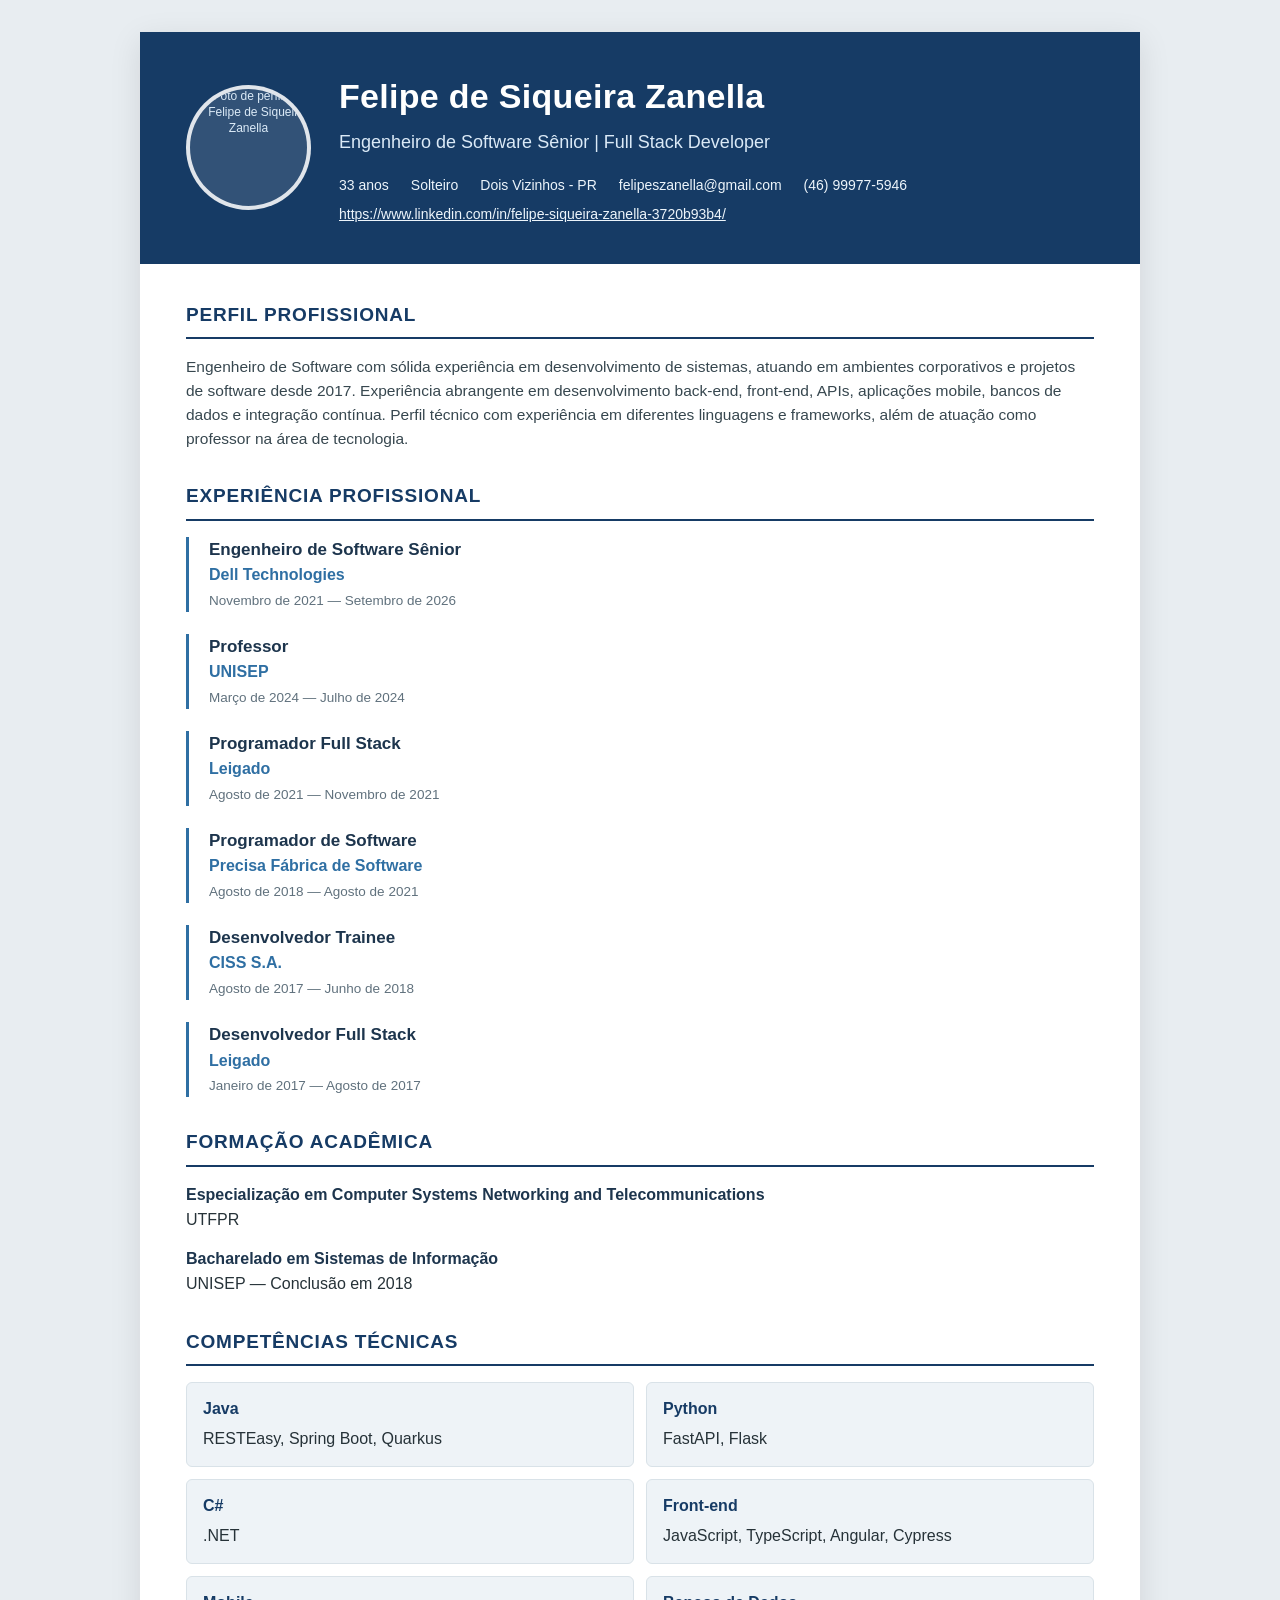
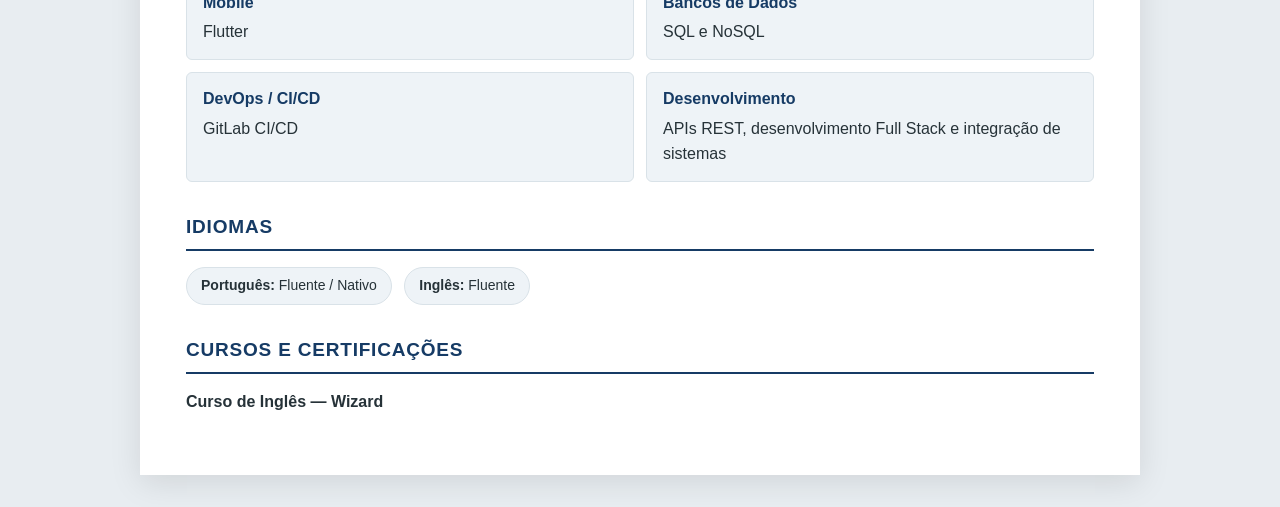
==== index.html @ eed2e934 "fist commit" ====
<!DOCTYPE html>
<html lang="pt-BR">
<head>
  <meta charset="UTF-8">
  <meta name="viewport" content="width=device-width, initial-scale=1.0">
  <title>Currículo - Felipe de Siqueira Zanella</title>
  <style>
    :root {
      --primary: #163b65;
      --secondary: #2f6fa3;
      --text: #263238;
      --muted: #60717d;
      --light: #eef3f7;
      --border: #d9e2e8;
    }

    * { box-sizing: border-box; }

    body {
      margin: 0;
      font-family: "Segoe UI", Arial, sans-serif;
      background: #e8edf1;
      color: var(--text);
      line-height: 1.55;
    }

    .page {
      width: min(1000px, 94%);
      margin: 32px auto;
      background: white;
      box-shadow: 0 8px 30px rgba(0,0,0,.10);
    }

    header {
      background: var(--primary);
      color: white;
      padding: 38px 46px;
      display: flex;
      align-items: center;
      gap: 28px;
    }

    .profile-photo {
      width: 125px;
      height: 125px;
      flex: 0 0 125px;
      border-radius: 50%;
      border: 4px solid rgba(255,255,255,.85);
      background: rgba(255,255,255,.12);
      display: flex;
      align-items: center;
      justify-content: center;
      text-align: center;
      color: #dbeaf7;
      font-size: 12px;
      line-height: 1.3;
      overflow: hidden;
    }

    .profile-photo img {
      width: 100%;
      height: 100%;
      object-fit: cover;
    }

    .header-info {
      flex: 1;
    }

    header h1 {
      margin: 0 0 6px;
      font-size: 34px;
      letter-spacing: .3px;
    }

    header .title {
      font-size: 18px;
      color: #dbeaf7;
      margin-bottom: 18px;
    }

    .contact {
      display: flex;
      flex-wrap: wrap;
      gap: 8px 22px;
      font-size: 14px;
      color: #edf5fb;
    }

    main {
      padding: 36px 46px 44px;
    }

    section {
      margin-bottom: 30px;
    }

    section:last-child { margin-bottom: 0; }

    h2 {
      margin: 0 0 16px;
      padding-bottom: 8px;
      border-bottom: 2px solid var(--primary);
      color: var(--primary);
      font-size: 19px;
      text-transform: uppercase;
      letter-spacing: .8px;
    }

    .summary {
      font-size: 15.5px;
      color: #37474f;
    }

    .job {
      position: relative;
      margin-bottom: 22px;
      padding-left: 20px;
      border-left: 3px solid var(--secondary);
    }

    .job:last-child { margin-bottom: 0; }

    .job h3 {
      margin: 0;
      color: #1d354d;
      font-size: 17px;
    }

    .company {
      font-weight: 600;
      color: var(--secondary);
    }

    .period {
      color: var(--muted);
      font-size: 13.5px;
      margin: 3px 0 7px;
    }

    .education-item {
      margin-bottom: 15px;
    }

    .education-item strong {
      color: #1d354d;
    }

    .skills {
      display: grid;
      grid-template-columns: repeat(2, 1fr);
      gap: 12px;
    }

    .skill-group {
      background: var(--light);
      border: 1px solid var(--border);
      padding: 14px 16px;
      border-radius: 6px;
    }

    .skill-group strong {
      display: block;
      color: var(--primary);
      margin-bottom: 5px;
    }

    .language {
      display: inline-block;
      background: var(--light);
      border: 1px solid var(--border);
      border-radius: 20px;
      padding: 7px 14px;
      margin-right: 8px;
      font-size: 14px;
    }

    @media print {
      body { background: white; }
      .page {
        width: 100%;
        margin: 0;
        box-shadow: none;
      }
      header { padding: 28px 38px; }
      main { padding: 28px 38px; }
      section { break-inside: avoid; }
    }

    @media (max-width: 650px) {
      header, main { padding: 28px 24px; }
      header { flex-direction: column; text-align: center; }
      .profile-photo { width: 110px; height: 110px; flex-basis: 110px; }
      header h1 { font-size: 28px; }
      .contact { justify-content: center; }
      .skills { grid-template-columns: 1fr; }
    }
  </style>
</head>

<body>
  <div class="page">
    <header>
      <div class="profile-photo">
        <img src="https://media.licdn.com/dms/image/v2/D4D03AQHPC7ELzRzuTg/profile-displayphoto-scale_400_400/B4DZygBnuWIgAg-/0/1772211308041?e=1790208000&v=beta&t=GDxpwC2KBntJuKW_yjUnY1Sm3RWtA2GSLG2VqZrW960" alt="Foto de perfil de Felipe de Siqueira Zanella">
      </div>

      <div class="header-info">
        <h1>Felipe de Siqueira Zanella</h1>
        <div class="title">Engenheiro de Software Sênior | Full Stack Developer</div>
        <div class="contact">
          <span>33 anos</span>
          <span>Solteiro</span>
          <span>Dois Vizinhos - PR</span>
          <span>felipeszanella@gmail.com</span>
          <span>(46) 99977-5946</span>
          <span>
            <a class="contact" href="https://www.linkedin.com/in/felipe-siqueira-zanella-3720b93b4/">
              https://www.linkedin.com/in/felipe-siqueira-zanella-3720b93b4/
            </a>
          </span>
        </div>
      </div>
    </header>

    <main>
      <section>
        <h2>Perfil Profissional</h2>
        <p class="summary">
          Engenheiro de Software com sólida experiência em desenvolvimento de sistemas,
          atuando em ambientes corporativos e projetos de software desde 2017.
          Experiência abrangente em desenvolvimento back-end, front-end, APIs,
          aplicações mobile, bancos de dados e integração contínua. Perfil técnico
          com experiência em diferentes linguagens e frameworks, além de atuação
          como professor na área de tecnologia.
        </p>
      </section>

      <section>
        <h2>Experiência Profissional</h2>

        <div class="job">
          <h3>Engenheiro de Software Sênior</h3>
          <div class="company">Dell Technologies</div>
          <div class="period">Novembro de 2021 — Setembro de 2026</div>
        </div>

        <div class="job">
          <h3>Professor</h3>
          <div class="company">UNISEP</div>
          <div class="period">Março de 2024 — Julho de 2024</div>
        </div>

        <div class="job">
          <h3>Programador Full Stack</h3>
          <div class="company">Leigado</div>
          <div class="period">Agosto de 2021 — Novembro de 2021</div>
        </div>

        <div class="job">
          <h3>Programador de Software</h3>
          <div class="company">Precisa Fábrica de Software</div>
          <div class="period">Agosto de 2018 — Agosto de 2021</div>
        </div>

        <div class="job">
          <h3>Desenvolvedor Trainee</h3>
          <div class="company">CISS S.A.</div>
          <div class="period">Agosto de 2017 — Junho de 2018</div>
        </div>

        <div class="job">
          <h3>Desenvolvedor Full Stack</h3>
          <div class="company">Leigado</div>
          <div class="period">Janeiro de 2017 — Agosto de 2017</div>
        </div>
      </section>

      <section>
        <h2>Formação Acadêmica</h2>

        <div class="education-item">
          <strong>Especialização em Computer Systems Networking and Telecommunications</strong><br>
          UTFPR
        </div>

        <div class="education-item">
          <strong>Bacharelado em Sistemas de Informação</strong><br>
          UNISEP — Conclusão em 2018
        </div>
      </section>

      <section>
        <h2>Competências Técnicas</h2>

        <div class="skills">
          <div class="skill-group">
            <strong>Java</strong>
            RESTEasy, Spring Boot, Quarkus
          </div>

          <div class="skill-group">
            <strong>Python</strong>
            FastAPI, Flask
          </div>

          <div class="skill-group">
            <strong>C#</strong>
            .NET
          </div>

          <div class="skill-group">
            <strong>Front-end</strong>
            JavaScript, TypeScript, Angular, Cypress
          </div>

          <div class="skill-group">
            <strong>Mobile</strong>
            Flutter
          </div>

          <div class="skill-group">
            <strong>Bancos de Dados</strong>
            SQL e NoSQL
          </div>

          <div class="skill-group">
            <strong>DevOps / CI/CD</strong>
            GitLab CI/CD
          </div>

          <div class="skill-group">
            <strong>Desenvolvimento</strong>
            APIs REST, desenvolvimento Full Stack e integração de sistemas
          </div>
        </div>
      </section>

      <section>
        <h2>Idiomas</h2>
        <span class="language"><strong>Português:</strong> Fluente / Nativo</span>
        <span class="language"><strong>Inglês:</strong> Fluente</span>
      </section>

      <section>
        <h2>Cursos e Certificações</h2>
        <p>
          <strong>Curso de Inglês — Wizard</strong>
        </p>
      </section>
    </main>
  </div>
</body>
</html>
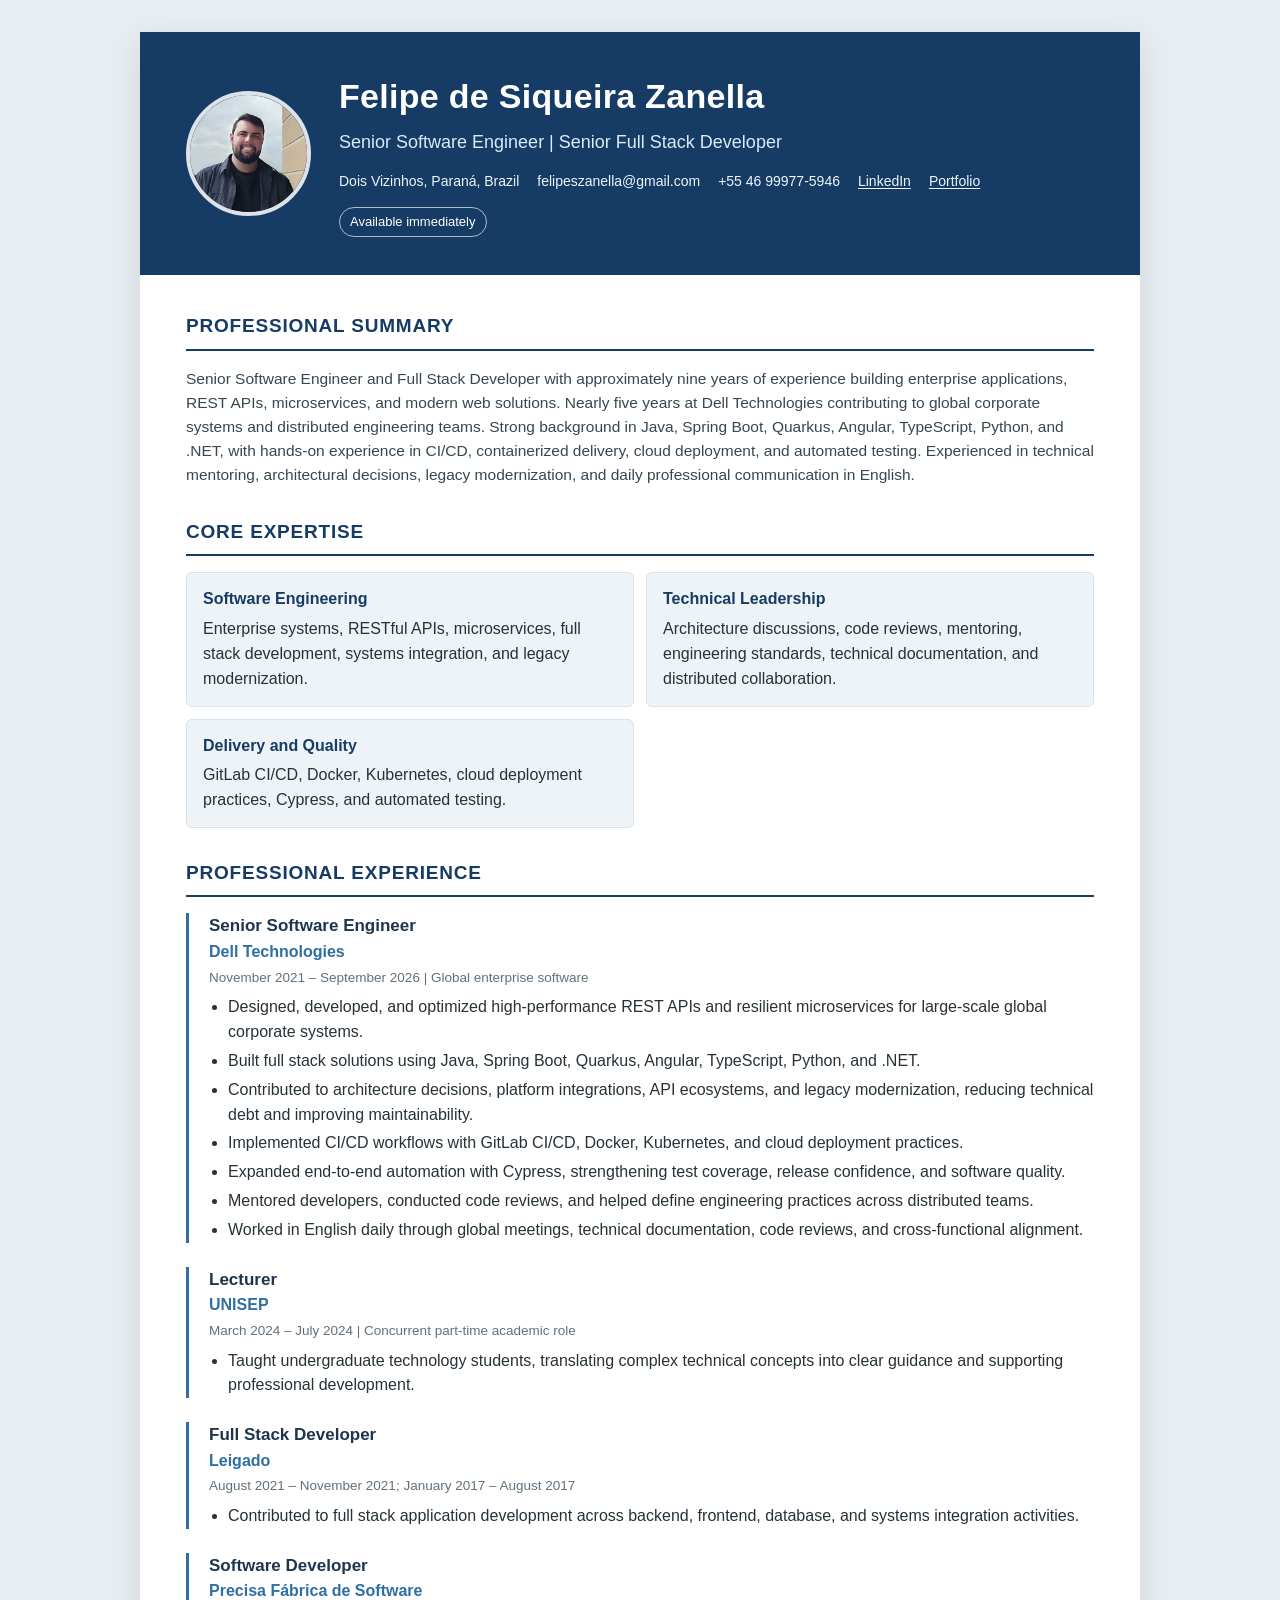
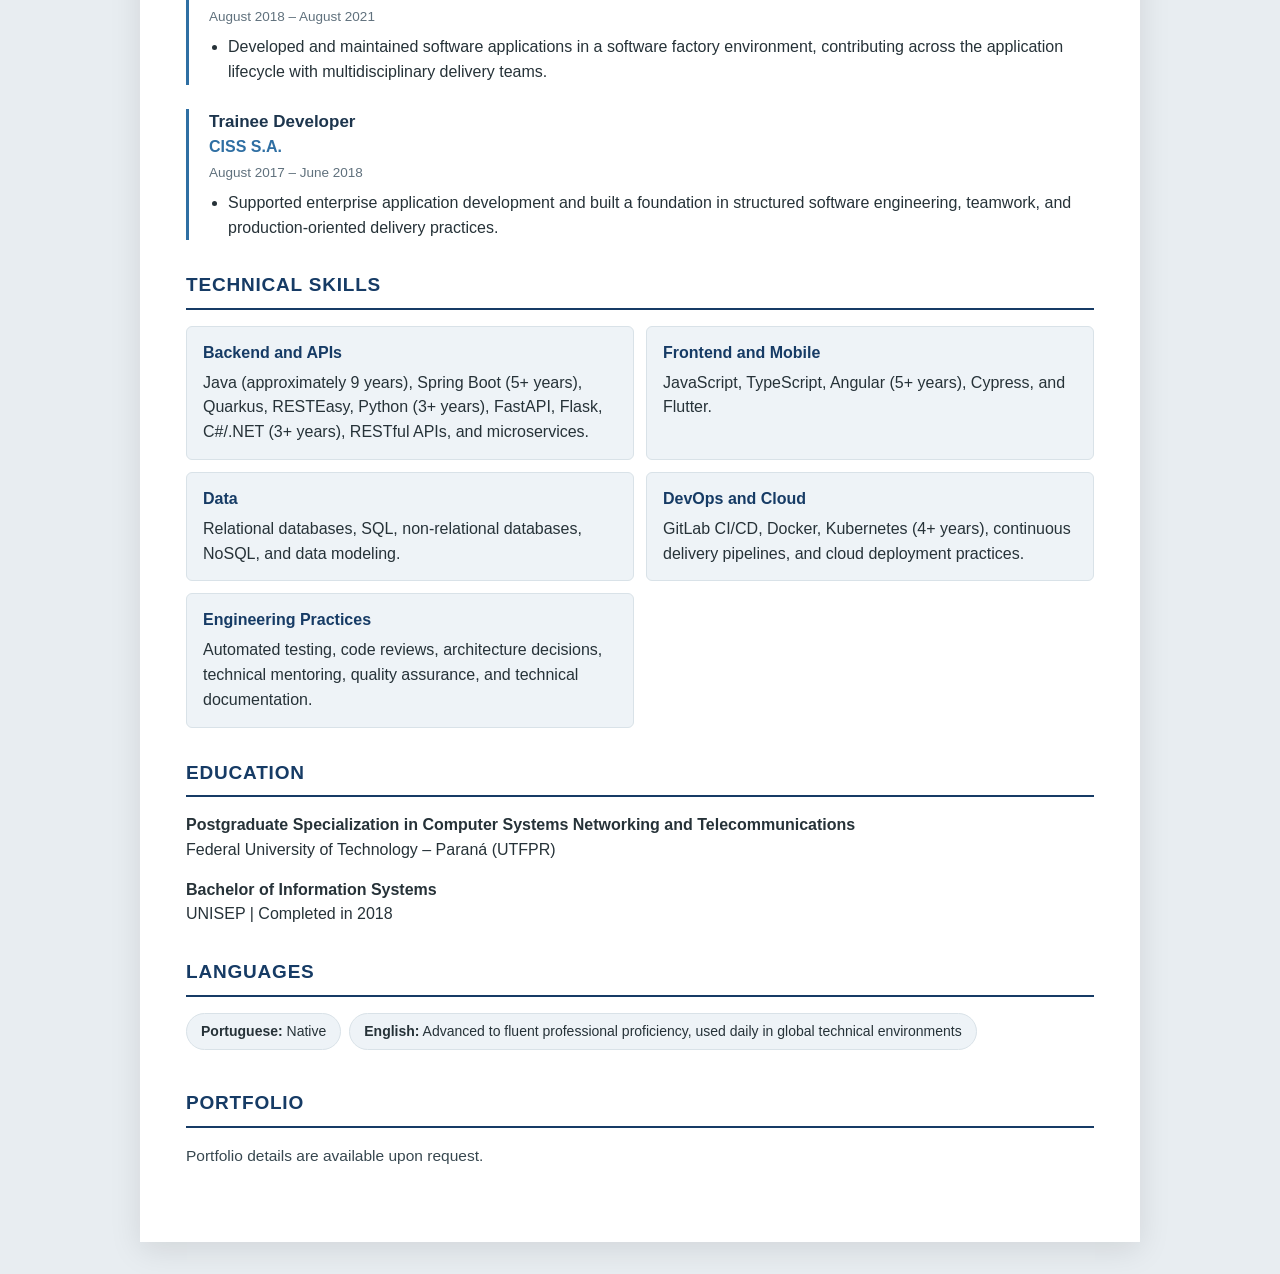
==== commit 28af1549: "new info and english translation" ====
--- a/index.html
+++ b/index.html
@@ -3,6 +3,8 @@
 <head>
   <meta charset="UTF-8">
   <meta name="viewport" content="width=device-width, initial-scale=1.0">
+  <meta name="description" content="Resume of Felipe de Siqueira Zanella, Senior Software Engineer and Senior Full Stack Developer.">
+  <title>Felipe de Siqueira Zanella | Senior Software Engineer</title>
   <title>Currículo - Felipe de Siqueira Zanella</title>
   <style>
     :root {
@@ -196,10 +198,40 @@
       .skills { grid-template-columns: 1fr; }
     }
   </style>
+  <style>
+    .legacy { display: none; }
+    .resume { width: min(1000px, 94%); margin: 32px auto; background: #fff; box-shadow: 0 8px 30px rgba(0,0,0,.10); }
+    .resume header { background: #163b65; color: #fff; padding: 38px 46px; display: flex; align-items: center; gap: 28px; }
+    .resume .photo { width: 125px; height: 125px; flex: 0 0 125px; border-radius: 50%; border: 4px solid rgba(255,255,255,.85); overflow: hidden; }
+    .resume .photo img { width: 100%; height: 100%; object-fit: cover; }
+    .resume h1 { margin: 0 0 6px; font-size: 34px; letter-spacing: .3px; }
+    .resume .role { font-size: 18px; color: #dbeaf7; margin-bottom: 14px; }
+    .resume .contact { display: flex; flex-wrap: wrap; gap: 7px 18px; font-size: 14px; color: #edf5fb; }
+    .resume .contact a { color: inherit; text-underline-offset: 2px; }
+    .resume .availability { display: inline-block; margin-top: 15px; padding: 4px 10px; border: 1px solid rgba(255,255,255,.65); border-radius: 20px; font-size: 13px; }
+    .resume main { padding: 36px 46px 44px; }
+    .resume section { margin-bottom: 30px; }
+    .resume h2 { margin: 0 0 16px; padding-bottom: 8px; border-bottom: 2px solid #163b65; color: #163b65; font-size: 19px; text-transform: uppercase; letter-spacing: .8px; }
+    .resume .summary { margin: 0; font-size: 15.5px; color: #37474f; }
+    .resume .grid { display: grid; grid-template-columns: repeat(2, 1fr); gap: 12px; }
+    .resume .card { background: #eef3f7; border: 1px solid #d9e2e8; padding: 14px 16px; border-radius: 6px; }
+    .resume .card strong { display: block; color: #163b65; margin-bottom: 5px; }
+    .resume .job { margin-bottom: 24px; padding-left: 20px; border-left: 3px solid #2f6fa3; break-inside: avoid; }
+    .resume .job:last-child { margin-bottom: 0; }
+    .resume .job h3 { margin: 0; color: #1d354d; font-size: 17px; }
+    .resume .company { font-weight: 600; color: #2f6fa3; }
+    .resume .period { color: #60717d; font-size: 13.5px; margin: 3px 0 7px; }
+    .resume ul { margin: 7px 0 0; padding-left: 19px; }
+    .resume li { margin-bottom: 4px; }
+    .resume .education { margin-bottom: 15px; }
+    .resume .language { display: inline-block; background: #eef3f7; border: 1px solid #d9e2e8; border-radius: 20px; padding: 7px 14px; margin: 0 8px 8px 0; font-size: 14px; }
+    @media print { .resume { width: 100%; margin: 0; box-shadow: none; } .resume header { padding: 28px 38px; } .resume main { padding: 28px 38px; } }
+    @media (max-width: 650px) { .resume header, .resume main { padding: 28px 24px; } .resume header { flex-direction: column; text-align: center; } .resume .photo { width: 110px; height: 110px; flex-basis: 110px; } .resume h1 { font-size: 28px; } .resume .contact { justify-content: center; } .resume .grid { grid-template-columns: 1fr; } }
+  </style>
 </head>
 
 <body>
-  <div class="page">
+  <div class="page legacy">
     <header>
       <div class="profile-photo">
         <img src="https://media.licdn.com/dms/image/v2/D4D03AQHPC7ELzRzuTg/profile-displayphoto-scale_400_400/B4DZygBnuWIgAg-/0/1772211308041?e=1790208000&v=beta&t=GDxpwC2KBntJuKW_yjUnY1Sm3RWtA2GSLG2VqZrW960" alt="Foto de perfil de Felipe de Siqueira Zanella">
@@ -350,5 +382,31 @@
       </section>
     </main>
   </div>
+  <div class="resume">
+    <header>
+      <div class="photo"><img src="perfil.jpg" alt="Portrait of Felipe de Siqueira Zanella"></div>
+      <div>
+        <h1>Felipe de Siqueira Zanella</h1>
+        <div class="role">Senior Software Engineer | Senior Full Stack Developer</div>
+        <div class="contact"><span>Dois Vizinhos, Paraná, Brazil</span><span>felipeszanella@gmail.com</span><span>+55 46 99977-5946</span><a href="https://www.linkedin.com/in/felipe-siqueira-zanella-3720b93b4/" target="_blank" rel="noopener">LinkedIn</a><a href="#portfolio">Portfolio</a></div>
+        <span class="availability">Available immediately</span>
+      </div>
+    </header>
+    <main>
+      <section><h2>Professional Summary</h2><p class="summary">Senior Software Engineer and Full Stack Developer with approximately nine years of experience building enterprise applications, REST APIs, microservices, and modern web solutions. Nearly five years at Dell Technologies contributing to global corporate systems and distributed engineering teams. Strong background in Java, Spring Boot, Quarkus, Angular, TypeScript, Python, and .NET, with hands-on experience in CI/CD, containerized delivery, cloud deployment, and automated testing. Experienced in technical mentoring, architectural decisions, legacy modernization, and daily professional communication in English.</p></section>
+      <section><h2>Core Expertise</h2><div class="grid"><div class="card"><strong>Software Engineering</strong>Enterprise systems, RESTful APIs, microservices, full stack development, systems integration, and legacy modernization.</div><div class="card"><strong>Technical Leadership</strong>Architecture discussions, code reviews, mentoring, engineering standards, technical documentation, and distributed collaboration.</div><div class="card"><strong>Delivery and Quality</strong>GitLab CI/CD, Docker, Kubernetes, cloud deployment practices, Cypress, and automated testing.</div></div></section>
+      <section><h2>Professional Experience</h2>
+        <article class="job"><h3>Senior Software Engineer</h3><div class="company">Dell Technologies</div><div class="period">November 2021 – September 2026 | Global enterprise software</div><ul><li>Designed, developed, and optimized high-performance REST APIs and resilient microservices for large-scale global corporate systems.</li><li>Built full stack solutions using Java, Spring Boot, Quarkus, Angular, TypeScript, Python, and .NET.</li><li>Contributed to architecture decisions, platform integrations, API ecosystems, and legacy modernization, reducing technical debt and improving maintainability.</li><li>Implemented CI/CD workflows with GitLab CI/CD, Docker, Kubernetes, and cloud deployment practices.</li><li>Expanded end-to-end automation with Cypress, strengthening test coverage, release confidence, and software quality.</li><li>Mentored developers, conducted code reviews, and helped define engineering practices across distributed teams.</li><li>Worked in English daily through global meetings, technical documentation, code reviews, and cross-functional alignment.</li></ul></article>
+        <article class="job"><h3>Lecturer</h3><div class="company">UNISEP</div><div class="period">March 2024 – July 2024 | Concurrent part-time academic role</div><ul><li>Taught undergraduate technology students, translating complex technical concepts into clear guidance and supporting professional development.</li></ul></article>
+        <article class="job"><h3>Full Stack Developer</h3><div class="company">Leigado</div><div class="period">August 2021 – November 2021; January 2017 – August 2017</div><ul><li>Contributed to full stack application development across backend, frontend, database, and systems integration activities.</li></ul></article>
+        <article class="job"><h3>Software Developer</h3><div class="company">Precisa Fábrica de Software</div><div class="period">August 2018 – August 2021</div><ul><li>Developed and maintained software applications in a software factory environment, contributing across the application lifecycle with multidisciplinary delivery teams.</li></ul></article>
+        <article class="job"><h3>Trainee Developer</h3><div class="company">CISS S.A.</div><div class="period">August 2017 – June 2018</div><ul><li>Supported enterprise application development and built a foundation in structured software engineering, teamwork, and production-oriented delivery practices.</li></ul></article>
+      </section>
+      <section><h2>Technical Skills</h2><div class="grid"><div class="card"><strong>Backend and APIs</strong>Java (approximately 9 years), Spring Boot (5+ years), Quarkus, RESTEasy, Python (3+ years), FastAPI, Flask, C#/.NET (3+ years), RESTful APIs, and microservices.</div><div class="card"><strong>Frontend and Mobile</strong>JavaScript, TypeScript, Angular (5+ years), Cypress, and Flutter.</div><div class="card"><strong>Data</strong>Relational databases, SQL, non-relational databases, NoSQL, and data modeling.</div><div class="card"><strong>DevOps and Cloud</strong>GitLab CI/CD, Docker, Kubernetes (4+ years), continuous delivery pipelines, and cloud deployment practices.</div><div class="card"><strong>Engineering Practices</strong>Automated testing, code reviews, architecture decisions, technical mentoring, quality assurance, and technical documentation.</div></div></section>
+      <section><h2>Education</h2><div class="education"><strong>Postgraduate Specialization in Computer Systems Networking and Telecommunications</strong><br>Federal University of Technology – Paraná (UTFPR)</div><div class="education"><strong>Bachelor of Information Systems</strong><br>UNISEP | Completed in 2018</div></section>
+      <section><h2>Languages</h2><span class="language"><strong>Portuguese:</strong> Native</span><span class="language"><strong>English:</strong> Advanced to fluent professional proficiency, used daily in global technical environments</span></section>
+      <section id="portfolio"><h2>Portfolio</h2><p class="summary">Portfolio details are available upon request.</p></section>
+    </main>
+  </div>
 </body>
 </html>
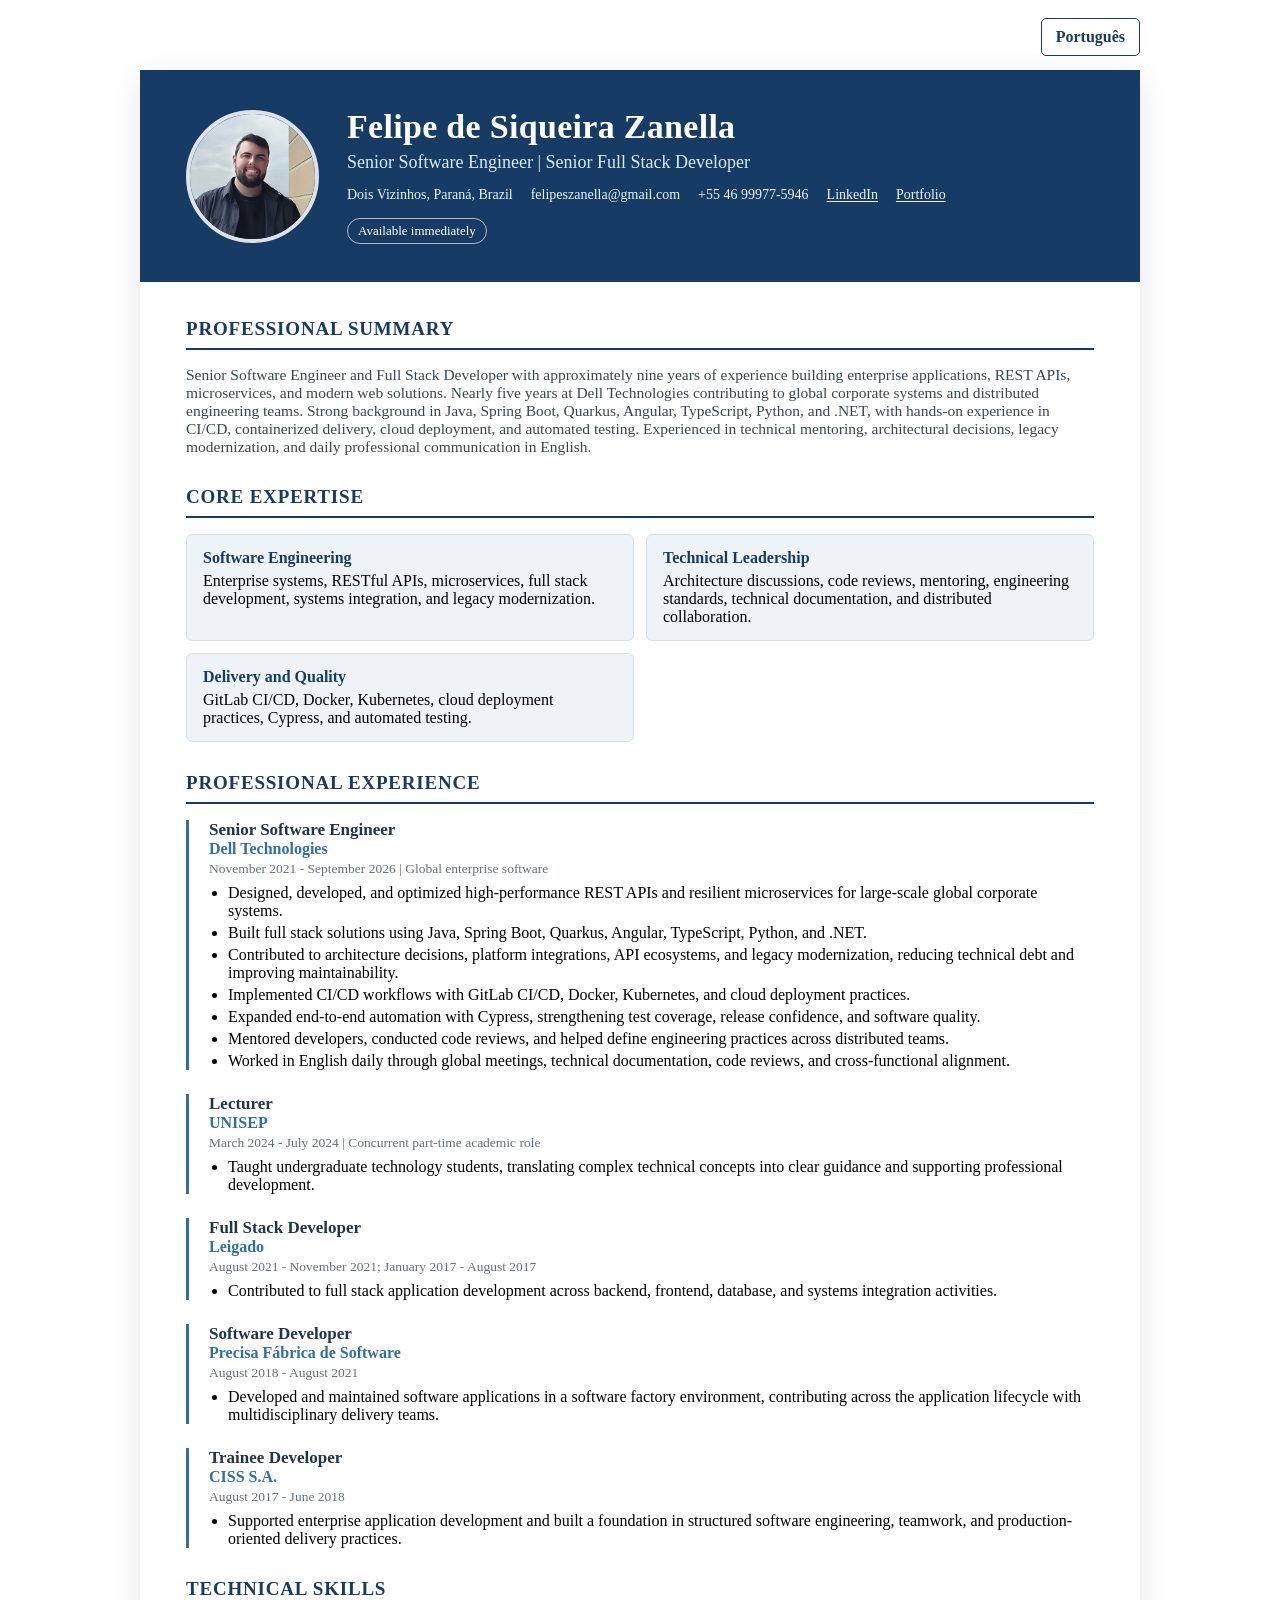
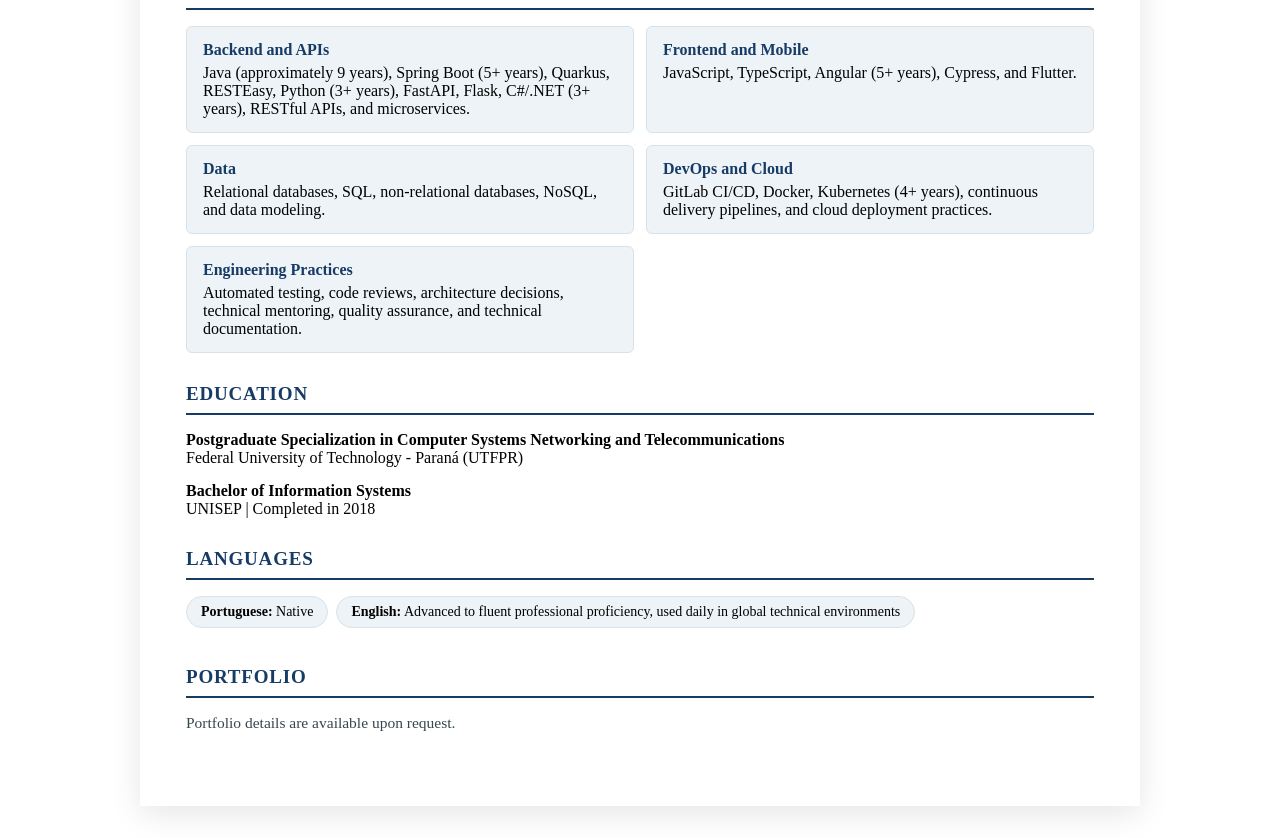
==== commit 9867ae7c: "switch to portuguese" ====
--- a/index.html
+++ b/index.html
@@ -1,412 +1,543 @@
 <!DOCTYPE html>
 <html lang="pt-BR">
 <head>
-  <meta charset="UTF-8">
-  <meta name="viewport" content="width=device-width, initial-scale=1.0">
-  <meta name="description" content="Resume of Felipe de Siqueira Zanella, Senior Software Engineer and Senior Full Stack Developer.">
-  <title>Felipe de Siqueira Zanella | Senior Software Engineer</title>
-  <title>Currículo - Felipe de Siqueira Zanella</title>
-  <style>
-    :root {
-      --primary: #163b65;
-      --secondary: #2f6fa3;
-      --text: #263238;
-      --muted: #60717d;
-      --light: #eef3f7;
-      --border: #d9e2e8;
-    }
-
-    * { box-sizing: border-box; }
-
-    body {
-      margin: 0;
-      font-family: "Segoe UI", Arial, sans-serif;
-      background: #e8edf1;
-      color: var(--text);
-      line-height: 1.55;
-    }
-
-    .page {
-      width: min(1000px, 94%);
-      margin: 32px auto;
-      background: white;
-      box-shadow: 0 8px 30px rgba(0,0,0,.10);
-    }
-
-    header {
-      background: var(--primary);
-      color: white;
-      padding: 38px 46px;
-      display: flex;
-      align-items: center;
-      gap: 28px;
-    }
-
-    .profile-photo {
-      width: 125px;
-      height: 125px;
-      flex: 0 0 125px;
-      border-radius: 50%;
-      border: 4px solid rgba(255,255,255,.85);
-      background: rgba(255,255,255,.12);
-      display: flex;
-      align-items: center;
-      justify-content: center;
-      text-align: center;
-      color: #dbeaf7;
-      font-size: 12px;
-      line-height: 1.3;
-      overflow: hidden;
-    }
-
-    .profile-photo img {
-      width: 100%;
-      height: 100%;
-      object-fit: cover;
-    }
-
-    .header-info {
-      flex: 1;
-    }
-
-    header h1 {
-      margin: 0 0 6px;
-      font-size: 34px;
-      letter-spacing: .3px;
-    }
-
-    header .title {
-      font-size: 18px;
-      color: #dbeaf7;
-      margin-bottom: 18px;
-    }
-
-    .contact {
-      display: flex;
-      flex-wrap: wrap;
-      gap: 8px 22px;
-      font-size: 14px;
-      color: #edf5fb;
-    }
-
-    main {
-      padding: 36px 46px 44px;
-    }
-
-    section {
-      margin-bottom: 30px;
-    }
-
-    section:last-child { margin-bottom: 0; }
-
-    h2 {
-      margin: 0 0 16px;
-      padding-bottom: 8px;
-      border-bottom: 2px solid var(--primary);
-      color: var(--primary);
-      font-size: 19px;
-      text-transform: uppercase;
-      letter-spacing: .8px;
-    }
-
-    .summary {
-      font-size: 15.5px;
-      color: #37474f;
-    }
-
-    .job {
-      position: relative;
-      margin-bottom: 22px;
-      padding-left: 20px;
-      border-left: 3px solid var(--secondary);
-    }
-
-    .job:last-child { margin-bottom: 0; }
-
-    .job h3 {
-      margin: 0;
-      color: #1d354d;
-      font-size: 17px;
-    }
-
-    .company {
-      font-weight: 600;
-      color: var(--secondary);
-    }
-
-    .period {
-      color: var(--muted);
-      font-size: 13.5px;
-      margin: 3px 0 7px;
-    }
-
-    .education-item {
-      margin-bottom: 15px;
-    }
-
-    .education-item strong {
-      color: #1d354d;
-    }
-
-    .skills {
-      display: grid;
-      grid-template-columns: repeat(2, 1fr);
-      gap: 12px;
-    }
-
-    .skill-group {
-      background: var(--light);
-      border: 1px solid var(--border);
-      padding: 14px 16px;
-      border-radius: 6px;
-    }
-
-    .skill-group strong {
-      display: block;
-      color: var(--primary);
-      margin-bottom: 5px;
-    }
-
-    .language {
-      display: inline-block;
-      background: var(--light);
-      border: 1px solid var(--border);
-      border-radius: 20px;
-      padding: 7px 14px;
-      margin-right: 8px;
-      font-size: 14px;
-    }
-
-    @media print {
-      body { background: white; }
-      .page {
-        width: 100%;
-        margin: 0;
-        box-shadow: none;
-      }
-      header { padding: 28px 38px; }
-      main { padding: 28px 38px; }
-      section { break-inside: avoid; }
-    }
-
-    @media (max-width: 650px) {
-      header, main { padding: 28px 24px; }
-      header { flex-direction: column; text-align: center; }
-      .profile-photo { width: 110px; height: 110px; flex-basis: 110px; }
-      header h1 { font-size: 28px; }
-      .contact { justify-content: center; }
-      .skills { grid-template-columns: 1fr; }
-    }
-  </style>
-  <style>
-    .legacy { display: none; }
-    .resume { width: min(1000px, 94%); margin: 32px auto; background: #fff; box-shadow: 0 8px 30px rgba(0,0,0,.10); }
-    .resume header { background: #163b65; color: #fff; padding: 38px 46px; display: flex; align-items: center; gap: 28px; }
-    .resume .photo { width: 125px; height: 125px; flex: 0 0 125px; border-radius: 50%; border: 4px solid rgba(255,255,255,.85); overflow: hidden; }
-    .resume .photo img { width: 100%; height: 100%; object-fit: cover; }
-    .resume h1 { margin: 0 0 6px; font-size: 34px; letter-spacing: .3px; }
-    .resume .role { font-size: 18px; color: #dbeaf7; margin-bottom: 14px; }
-    .resume .contact { display: flex; flex-wrap: wrap; gap: 7px 18px; font-size: 14px; color: #edf5fb; }
-    .resume .contact a { color: inherit; text-underline-offset: 2px; }
-    .resume .availability { display: inline-block; margin-top: 15px; padding: 4px 10px; border: 1px solid rgba(255,255,255,.65); border-radius: 20px; font-size: 13px; }
-    .resume main { padding: 36px 46px 44px; }
-    .resume section { margin-bottom: 30px; }
-    .resume h2 { margin: 0 0 16px; padding-bottom: 8px; border-bottom: 2px solid #163b65; color: #163b65; font-size: 19px; text-transform: uppercase; letter-spacing: .8px; }
-    .resume .summary { margin: 0; font-size: 15.5px; color: #37474f; }
-    .resume .grid { display: grid; grid-template-columns: repeat(2, 1fr); gap: 12px; }
-    .resume .card { background: #eef3f7; border: 1px solid #d9e2e8; padding: 14px 16px; border-radius: 6px; }
-    .resume .card strong { display: block; color: #163b65; margin-bottom: 5px; }
-    .resume .job { margin-bottom: 24px; padding-left: 20px; border-left: 3px solid #2f6fa3; break-inside: avoid; }
-    .resume .job:last-child { margin-bottom: 0; }
-    .resume .job h3 { margin: 0; color: #1d354d; font-size: 17px; }
-    .resume .company { font-weight: 600; color: #2f6fa3; }
-    .resume .period { color: #60717d; font-size: 13.5px; margin: 3px 0 7px; }
-    .resume ul { margin: 7px 0 0; padding-left: 19px; }
-    .resume li { margin-bottom: 4px; }
-    .resume .education { margin-bottom: 15px; }
-    .resume .language { display: inline-block; background: #eef3f7; border: 1px solid #d9e2e8; border-radius: 20px; padding: 7px 14px; margin: 0 8px 8px 0; font-size: 14px; }
-    @media print { .resume { width: 100%; margin: 0; box-shadow: none; } .resume header { padding: 28px 38px; } .resume main { padding: 28px 38px; } }
-    @media (max-width: 650px) { .resume header, .resume main { padding: 28px 24px; } .resume header { flex-direction: column; text-align: center; } .resume .photo { width: 110px; height: 110px; flex-basis: 110px; } .resume h1 { font-size: 28px; } .resume .contact { justify-content: center; } .resume .grid { grid-template-columns: 1fr; } }
-  </style>
+    <meta charset="UTF-8">
+    <meta name="viewport" content="width=device-width, initial-scale=1.0">
+    <meta name="description"
+          content="Resume of Felipe de Siqueira Zanella, Senior Software Engineer and Senior Full Stack Developer.">
+    <title>Felipe de Siqueira Zanella | Senior Software Engineer</title>
+
+    <style>
+        .legacy {
+            display: none;
+        }
+
+        .language-switcher {
+            width: min(1000px, 94%);
+            margin: 18px auto -18px;
+            display: flex;
+            justify-content: flex-end;
+        }
+
+        .language-switcher button {
+            border: 1px solid #163b65;
+            border-radius: 5px;
+            background: white;
+            color: #163b65;
+            padding: 9px 14px;
+            font: inherit;
+            font-weight: 600;
+            cursor: pointer;
+        }
+
+        .language-switcher button:hover, .language-switcher button:focus-visible {
+            background: #eef3f7;
+        }
+
+        body.show-pt .legacy {
+            display: block;
+        }
+
+        body.show-pt .resume:not(.legacy) {
+            display: none;
+        }
+
+        .resume {
+            width: min(1000px, 94%);
+            margin: 32px auto;
+            background: #fff;
+            box-shadow: 0 8px 30px rgba(0, 0, 0, .10);
+        }
+
+        .resume header {
+            background: #163b65;
+            color: #fff;
+            padding: 38px 46px;
+            display: flex;
+            align-items: center;
+            gap: 28px;
+        }
+
+        .resume .photo {
+            width: 125px;
+            height: 125px;
+            flex: 0 0 125px;
+            border-radius: 50%;
+            border: 4px solid rgba(255, 255, 255, .85);
+            overflow: hidden;
+        }
+
+        .resume .photo img {
+            width: 100%;
+            height: 100%;
+            object-fit: cover;
+        }
+
+        .resume h1 {
+            margin: 0 0 6px;
+            font-size: 34px;
+            letter-spacing: .3px;
+        }
+
+        .resume .role {
+            font-size: 18px;
+            color: #dbeaf7;
+            margin-bottom: 14px;
+        }
+
+        .resume .contact {
+            display: flex;
+            flex-wrap: wrap;
+            gap: 7px 18px;
+            font-size: 14px;
+            color: #edf5fb;
+        }
+
+        .resume .contact a {
+            color: inherit;
+            text-underline-offset: 2px;
+        }
+
+        .resume .availability {
+            display: inline-block;
+            margin-top: 15px;
+            padding: 4px 10px;
+            border: 1px solid rgba(255, 255, 255, .65);
+            border-radius: 20px;
+            font-size: 13px;
+        }
+
+        .resume main {
+            padding: 36px 46px 44px;
+        }
+
+        .resume section {
+            margin-bottom: 30px;
+        }
+
+        .resume h2 {
+            margin: 0 0 16px;
+            padding-bottom: 8px;
+            border-bottom: 2px solid #163b65;
+            color: #163b65;
+            font-size: 19px;
+            text-transform: uppercase;
+            letter-spacing: .8px;
+        }
+
+        .resume .summary {
+            margin: 0;
+            font-size: 15.5px;
+            color: #37474f;
+        }
+
+        .resume .grid {
+            display: grid;
+            grid-template-columns: repeat(2, 1fr);
+            gap: 12px;
+        }
+
+        .resume .card {
+            background: #eef3f7;
+            border: 1px solid #d9e2e8;
+            padding: 14px 16px;
+            border-radius: 6px;
+        }
+
+        .resume .card strong {
+            display: block;
+            color: #163b65;
+            margin-bottom: 5px;
+        }
+
+        .resume .job {
+            margin-bottom: 24px;
+            padding-left: 20px;
+            border-left: 3px solid #2f6fa3;
+            break-inside: avoid;
+        }
+
+        .resume .job:last-child {
+            margin-bottom: 0;
+        }
+
+        .resume .job h3 {
+            margin: 0;
+            color: #1d354d;
+            font-size: 17px;
+        }
+
+        .resume .company {
+            font-weight: 600;
+            color: #2f6fa3;
+        }
+
+        .resume .period {
+            color: #60717d;
+            font-size: 13.5px;
+            margin: 3px 0 7px;
+        }
+
+        .resume ul {
+            margin: 7px 0 0;
+            padding-left: 19px;
+        }
+
+        .resume li {
+            margin-bottom: 4px;
+        }
+
+        .resume .education {
+            margin-bottom: 15px;
+        }
+
+        .resume .language {
+            display: inline-block;
+            background: #eef3f7;
+            border: 1px solid #d9e2e8;
+            border-radius: 20px;
+            padding: 7px 14px;
+            margin: 0 8px 8px 0;
+            font-size: 14px;
+        }
+
+        @media print {
+            .resume {
+                width: 100%;
+                margin: 0;
+                box-shadow: none;
+            }
+
+            .resume header {
+                padding: 28px 38px;
+            }
+
+            .resume main {
+                padding: 28px 38px;
+            }
+        }
+
+        @media (max-width: 650px) {
+            .resume header, .resume main {
+                padding: 28px 24px;
+            }
+
+            .resume header {
+                flex-direction: column;
+                text-align: center;
+            }
+
+            .resume .photo {
+                width: 110px;
+                height: 110px;
+                flex-basis: 110px;
+            }
+
+            .resume h1 {
+                font-size: 28px;
+            }
+
+            .resume .contact {
+                justify-content: center;
+            }
+
+            .resume .grid {
+                grid-template-columns: 1fr;
+            }
+        }
+    </style>
 </head>
 
 <body>
-  <div class="page legacy">
+<div class="language-switcher">
+    <button id="language-toggle" type="button" aria-label="Switch language">Português</button>
+</div>
+<div class="resume legacy">
     <header>
-      <div class="profile-photo">
-        <img src="https://media.licdn.com/dms/image/v2/D4D03AQHPC7ELzRzuTg/profile-displayphoto-scale_400_400/B4DZygBnuWIgAg-/0/1772211308041?e=1790208000&v=beta&t=GDxpwC2KBntJuKW_yjUnY1Sm3RWtA2GSLG2VqZrW960" alt="Foto de perfil de Felipe de Siqueira Zanella">
-      </div>
-
-      <div class="header-info">
-        <h1>Felipe de Siqueira Zanella</h1>
-        <div class="title">Engenheiro de Software Sênior | Full Stack Developer</div>
-        <div class="contact">
-          <span>33 anos</span>
-          <span>Solteiro</span>
-          <span>Dois Vizinhos - PR</span>
-          <span>felipeszanella@gmail.com</span>
-          <span>(46) 99977-5946</span>
-          <span>
-            <a class="contact" href="https://www.linkedin.com/in/felipe-siqueira-zanella-3720b93b4/">
-              https://www.linkedin.com/in/felipe-siqueira-zanella-3720b93b4/
-            </a>
-          </span>
+        <div class="photo"><img src="perfil.jpg" alt="Foto de Felipe de Siqueira Zanella"></div>
+        <div>
+            <h1>Felipe de Siqueira Zanella</h1>
+            <div class="role">Engenheiro de Software Sênior | Desenvolvedor Full Stack Sênior</div>
+            <div class="contact">
+                <span>Dois Vizinhos, Paraná, Brasil</span>
+                <span>felipeszanella@gmail.com</span>
+                <span>+55 46 99977-5946</span>
+                <a href="https://www.linkedin.com/in/felipe-siqueira-zanella-3720b93b4/" target="_blank" rel="noopener">LinkedIn</a>
+                <a href="#portfolio-pt">Portfólio</a>
+            </div>
+            <span class="availability">Disponibilidade imediata</span>
         </div>
-      </div>
-    </header>
-
-    <main>
-      <section>
-        <h2>Perfil Profissional</h2>
-        <p class="summary">
-          Engenheiro de Software com sólida experiência em desenvolvimento de sistemas,
-          atuando em ambientes corporativos e projetos de software desde 2017.
-          Experiência abrangente em desenvolvimento back-end, front-end, APIs,
-          aplicações mobile, bancos de dados e integração contínua. Perfil técnico
-          com experiência em diferentes linguagens e frameworks, além de atuação
-          como professor na área de tecnologia.
-        </p>
-      </section>
-
-      <section>
-        <h2>Experiência Profissional</h2>
-
-        <div class="job">
-          <h3>Engenheiro de Software Sênior</h3>
-          <div class="company">Dell Technologies</div>
-          <div class="period">Novembro de 2021 — Setembro de 2026</div>
-        </div>
-
-        <div class="job">
-          <h3>Professor</h3>
-          <div class="company">UNISEP</div>
-          <div class="period">Março de 2024 — Julho de 2024</div>
-        </div>
-
-        <div class="job">
-          <h3>Programador Full Stack</h3>
-          <div class="company">Leigado</div>
-          <div class="period">Agosto de 2021 — Novembro de 2021</div>
-        </div>
-
-        <div class="job">
-          <h3>Programador de Software</h3>
-          <div class="company">Precisa Fábrica de Software</div>
-          <div class="period">Agosto de 2018 — Agosto de 2021</div>
-        </div>
-
-        <div class="job">
-          <h3>Desenvolvedor Trainee</h3>
-          <div class="company">CISS S.A.</div>
-          <div class="period">Agosto de 2017 — Junho de 2018</div>
-        </div>
-
-        <div class="job">
-          <h3>Desenvolvedor Full Stack</h3>
-          <div class="company">Leigado</div>
-          <div class="period">Janeiro de 2017 — Agosto de 2017</div>
-        </div>
-      </section>
-
-      <section>
-        <h2>Formação Acadêmica</h2>
-
-        <div class="education-item">
-          <strong>Especialização em Computer Systems Networking and Telecommunications</strong><br>
-          UTFPR
-        </div>
-
-        <div class="education-item">
-          <strong>Bacharelado em Sistemas de Informação</strong><br>
-          UNISEP — Conclusão em 2018
-        </div>
-      </section>
-
-      <section>
-        <h2>Competências Técnicas</h2>
-
-        <div class="skills">
-          <div class="skill-group">
-            <strong>Java</strong>
-            RESTEasy, Spring Boot, Quarkus
-          </div>
-
-          <div class="skill-group">
-            <strong>Python</strong>
-            FastAPI, Flask
-          </div>
-
-          <div class="skill-group">
-            <strong>C#</strong>
-            .NET
-          </div>
-
-          <div class="skill-group">
-            <strong>Front-end</strong>
-            JavaScript, TypeScript, Angular, Cypress
-          </div>
-
-          <div class="skill-group">
-            <strong>Mobile</strong>
-            Flutter
-          </div>
-
-          <div class="skill-group">
-            <strong>Bancos de Dados</strong>
-            SQL e NoSQL
-          </div>
-
-          <div class="skill-group">
-            <strong>DevOps / CI/CD</strong>
-            GitLab CI/CD
-          </div>
-
-          <div class="skill-group">
-            <strong>Desenvolvimento</strong>
-            APIs REST, desenvolvimento Full Stack e integração de sistemas
-          </div>
-        </div>
-      </section>
-
-      <section>
-        <h2>Idiomas</h2>
-        <span class="language"><strong>Português:</strong> Fluente / Nativo</span>
-        <span class="language"><strong>Inglês:</strong> Fluente</span>
-      </section>
-
-      <section>
-        <h2>Cursos e Certificações</h2>
-        <p>
-          <strong>Curso de Inglês — Wizard</strong>
-        </p>
-      </section>
-    </main>
-  </div>
-  <div class="resume">
-    <header>
-      <div class="photo"><img src="perfil.jpg" alt="Portrait of Felipe de Siqueira Zanella"></div>
-      <div>
-        <h1>Felipe de Siqueira Zanella</h1>
-        <div class="role">Senior Software Engineer | Senior Full Stack Developer</div>
-        <div class="contact"><span>Dois Vizinhos, Paraná, Brazil</span><span>felipeszanella@gmail.com</span><span>+55 46 99977-5946</span><a href="https://www.linkedin.com/in/felipe-siqueira-zanella-3720b93b4/" target="_blank" rel="noopener">LinkedIn</a><a href="#portfolio">Portfolio</a></div>
-        <span class="availability">Available immediately</span>
-      </div>
     </header>
     <main>
-      <section><h2>Professional Summary</h2><p class="summary">Senior Software Engineer and Full Stack Developer with approximately nine years of experience building enterprise applications, REST APIs, microservices, and modern web solutions. Nearly five years at Dell Technologies contributing to global corporate systems and distributed engineering teams. Strong background in Java, Spring Boot, Quarkus, Angular, TypeScript, Python, and .NET, with hands-on experience in CI/CD, containerized delivery, cloud deployment, and automated testing. Experienced in technical mentoring, architectural decisions, legacy modernization, and daily professional communication in English.</p></section>
-      <section><h2>Core Expertise</h2><div class="grid"><div class="card"><strong>Software Engineering</strong>Enterprise systems, RESTful APIs, microservices, full stack development, systems integration, and legacy modernization.</div><div class="card"><strong>Technical Leadership</strong>Architecture discussions, code reviews, mentoring, engineering standards, technical documentation, and distributed collaboration.</div><div class="card"><strong>Delivery and Quality</strong>GitLab CI/CD, Docker, Kubernetes, cloud deployment practices, Cypress, and automated testing.</div></div></section>
-      <section><h2>Professional Experience</h2>
-        <article class="job"><h3>Senior Software Engineer</h3><div class="company">Dell Technologies</div><div class="period">November 2021 – September 2026 | Global enterprise software</div><ul><li>Designed, developed, and optimized high-performance REST APIs and resilient microservices for large-scale global corporate systems.</li><li>Built full stack solutions using Java, Spring Boot, Quarkus, Angular, TypeScript, Python, and .NET.</li><li>Contributed to architecture decisions, platform integrations, API ecosystems, and legacy modernization, reducing technical debt and improving maintainability.</li><li>Implemented CI/CD workflows with GitLab CI/CD, Docker, Kubernetes, and cloud deployment practices.</li><li>Expanded end-to-end automation with Cypress, strengthening test coverage, release confidence, and software quality.</li><li>Mentored developers, conducted code reviews, and helped define engineering practices across distributed teams.</li><li>Worked in English daily through global meetings, technical documentation, code reviews, and cross-functional alignment.</li></ul></article>
-        <article class="job"><h3>Lecturer</h3><div class="company">UNISEP</div><div class="period">March 2024 – July 2024 | Concurrent part-time academic role</div><ul><li>Taught undergraduate technology students, translating complex technical concepts into clear guidance and supporting professional development.</li></ul></article>
-        <article class="job"><h3>Full Stack Developer</h3><div class="company">Leigado</div><div class="period">August 2021 – November 2021; January 2017 – August 2017</div><ul><li>Contributed to full stack application development across backend, frontend, database, and systems integration activities.</li></ul></article>
-        <article class="job"><h3>Software Developer</h3><div class="company">Precisa Fábrica de Software</div><div class="period">August 2018 – August 2021</div><ul><li>Developed and maintained software applications in a software factory environment, contributing across the application lifecycle with multidisciplinary delivery teams.</li></ul></article>
-        <article class="job"><h3>Trainee Developer</h3><div class="company">CISS S.A.</div><div class="period">August 2017 – June 2018</div><ul><li>Supported enterprise application development and built a foundation in structured software engineering, teamwork, and production-oriented delivery practices.</li></ul></article>
-      </section>
-      <section><h2>Technical Skills</h2><div class="grid"><div class="card"><strong>Backend and APIs</strong>Java (approximately 9 years), Spring Boot (5+ years), Quarkus, RESTEasy, Python (3+ years), FastAPI, Flask, C#/.NET (3+ years), RESTful APIs, and microservices.</div><div class="card"><strong>Frontend and Mobile</strong>JavaScript, TypeScript, Angular (5+ years), Cypress, and Flutter.</div><div class="card"><strong>Data</strong>Relational databases, SQL, non-relational databases, NoSQL, and data modeling.</div><div class="card"><strong>DevOps and Cloud</strong>GitLab CI/CD, Docker, Kubernetes (4+ years), continuous delivery pipelines, and cloud deployment practices.</div><div class="card"><strong>Engineering Practices</strong>Automated testing, code reviews, architecture decisions, technical mentoring, quality assurance, and technical documentation.</div></div></section>
-      <section><h2>Education</h2><div class="education"><strong>Postgraduate Specialization in Computer Systems Networking and Telecommunications</strong><br>Federal University of Technology – Paraná (UTFPR)</div><div class="education"><strong>Bachelor of Information Systems</strong><br>UNISEP | Completed in 2018</div></section>
-      <section><h2>Languages</h2><span class="language"><strong>Portuguese:</strong> Native</span><span class="language"><strong>English:</strong> Advanced to fluent professional proficiency, used daily in global technical environments</span></section>
-      <section id="portfolio"><h2>Portfolio</h2><p class="summary">Portfolio details are available upon request.</p></section>
+        <section><h2>Resumo Profissional</h2>
+            <p class="summary">Engenheiro de Software Sênior e Desenvolvedor Full Stack com aproximadamente nove anos de
+                experiência na criação de aplicações corporativas, APIs REST, microsserviços e soluções web modernas.
+                Quase cinco anos na Dell Technologies, contribuindo para sistemas corporativos globais e equipes de
+                engenharia distribuídas. Experiência sólida com Java, Spring Boot, Quarkus, Angular, TypeScript, Python
+                e .NET, além de CI/CD, entregas em contêineres, implantação em nuvem e testes automatizados. Experiência
+                em mentoria técnica, decisões arquiteturais, modernização de sistemas legados e comunicação profissional
+                diária em inglês.</p></section>
+        <section><h2>Principais Competências</h2>
+            <div class="grid">
+                <div class="card"><strong>Engenharia de Software</strong>Sistemas corporativos, APIs REST,
+                    microsserviços, desenvolvimento full stack, integração de sistemas e modernização de sistemas
+                    legados.
+                </div>
+                <div class="card"><strong>Liderança Técnica</strong>Discussões de arquitetura, revisões de código,
+                    mentoria, padrões de engenharia, documentação técnica e colaboração distribuída.
+                </div>
+                <div class="card"><strong>Entrega e Qualidade</strong>GitLab CI/CD, Docker, Kubernetes, práticas de
+                    implantação em nuvem, Cypress e testes automatizados.
+                </div>
+            </div>
+        </section>
+        <section><h2>Experiência Profissional</h2>
+            <article class="job"><h3>Engenheiro de Software Sênior</h3>
+                <div class="company">Dell Technologies</div>
+                <div class="period">Novembro de 2021 - Setembro de 2026 | Software corporativo global</div>
+                <ul>
+                    <li>Projetei, desenvolvi e otimizei APIs REST de alto desempenho e microsserviços resilientes para
+                        sistemas corporativos globais de grande escala.
+                    </li>
+                    <li>Desenvolvi soluções full stack com Java, Spring Boot, Quarkus, Angular, TypeScript, Python e
+                        .NET.
+                    </li>
+                    <li>Contribuí para decisões de arquitetura, integrações de plataformas, ecossistemas de APIs e
+                        modernização de sistemas legados, reduzindo a dívida técnica e melhorando a manutenibilidade.
+                    </li>
+                    <li>Implementei fluxos de CI/CD com GitLab CI/CD, Docker, Kubernetes e práticas de implantação em
+                        nuvem.
+                    </li>
+                    <li>Ampliei a automação de ponta a ponta com Cypress, fortalecendo a cobertura de testes, a
+                        confiança nas versões e a qualidade do software.
+                    </li>
+                    <li>Orientei desenvolvedores, conduzi revisões de código e ajudei a definir práticas de engenharia
+                        em equipes distribuídas.
+                    </li>
+                    <li>Usei inglês diariamente em reuniões globais, documentação técnica, revisões de código e
+                        alinhamentos multidisciplinares.
+                    </li>
+                </ul>
+            </article>
+            <article class="job"><h3>Professor</h3>
+                <div class="company">UNISEP</div>
+                <div class="period">Março de 2024 - Julho de 2024 | Atuação acadêmica paralela em meio período</div>
+                <ul>
+                    <li>Lecionei para estudantes de graduação em tecnologia, traduzindo conceitos técnicos complexos em
+                        orientações claras e apoiando seu desenvolvimento profissional.
+                    </li>
+                </ul>
+            </article>
+            <article class="job"><h3>Desenvolvedor Full Stack</h3>
+                <div class="company">Leigado</div>
+                <div class="period">Agosto de 2021 - Novembro de 2021; Janeiro de 2017 - Agosto de 2017</div>
+                <ul>
+                    <li>Contribuí para o desenvolvimento de aplicações full stack, atuando em backend, frontend, bancos
+                        de dados e integração de sistemas.
+                    </li>
+                </ul>
+            </article>
+            <article class="job"><h3>Desenvolvedor de Software</h3>
+                <div class="company">Precisa Fábrica de Software</div>
+                <div class="period">Agosto de 2018 - Agosto de 2021</div>
+                <ul>
+                    <li>Desenvolvi e mantive aplicações em uma fábrica de software, contribuindo ao longo do ciclo de
+                        vida dos sistemas com equipes multidisciplinares.
+                    </li>
+                </ul>
+            </article>
+            <article class="job"><h3>Desenvolvedor Trainee</h3>
+                <div class="company">CISS S.A.</div>
+                <div class="period">Agosto de 2017 - Junho de 2018</div>
+                <ul>
+                    <li>Atuei no desenvolvimento de aplicações corporativas e construí uma base em engenharia de
+                        software estruturada, trabalho em equipe e práticas de entrega para produção.
+                    </li>
+                </ul>
+            </article>
+        </section>
+        <section><h2>Competências Técnicas</h2>
+            <div class="grid">
+                <div class="card"><strong>Backend e APIs</strong>Java (aproximadamente 9 anos), Spring Boot (mais de 5
+                    anos), Quarkus, RESTEasy, Python (3 anos), FastAPI, Flask, C#/.NET (3 anos), APIs REST e
+                    microsserviços.
+                </div>
+                <div class="card"><strong>Frontend e Mobile</strong>JavaScript, TypeScript, Angular (mais de 5 anos),
+                    Cypress e Flutter.
+                </div>
+                <div class="card"><strong>Dados</strong>Bancos de dados relacionais, SQL, bancos não relacionais, NoSQL
+                    e modelagem de dados.
+                </div>
+                <div class="card"><strong>DevOps e Nuvem</strong>GitLab CI/CD, Docker, Kubernetes (mais de 4 anos),
+                    pipelines de entrega contínua e práticas de implantação em nuvem.
+                </div>
+                <div class="card"><strong>Práticas de Engenharia</strong>Testes automatizados, revisões de código,
+                    decisões de arquitetura, mentoria técnica, garantia de qualidade e documentação técnica.
+                </div>
+            </div>
+        </section>
+        <section><h2>Formação Acadêmica</h2>
+            <div class="education"><strong>Especialização em Redes de Computadores e Telecomunicações</strong><br>Universidade
+                Tecnológica Federal do Paraná (UTFPR)
+            </div>
+            <div class="education"><strong>Bacharelado em Sistemas de Informação</strong><br>UNISEP | Concluído em 2018
+            </div>
+        </section>
+        <section><h2>Idiomas</h2><span class="language"><strong>Português:</strong> Nativo</span><span class="language"><strong>Inglês:</strong> Avançado a fluente em contexto profissional, usado diariamente em ambientes técnicos globais</span>
+        </section>
+        <section id="portfolio-pt"><h2>Portfólio</h2>
+            <p class="summary">Detalhes do portfólio disponíveis mediante solicitação.</p></section>
     </main>
-  </div>
+</div>
+<div class="resume">
+    <header>
+        <div class="photo"><img src="perfil.jpg" alt="Portrait of Felipe de Siqueira Zanella"></div>
+        <div>
+            <h1>Felipe de Siqueira Zanella</h1>
+            <div class="role">Senior Software Engineer | Senior Full Stack Developer</div>
+            <div class="contact"><span>Dois Vizinhos, Paraná, Brazil</span><span>felipeszanella@gmail.com</span><span>+55 46 99977-5946</span><a
+                    href="https://www.linkedin.com/in/felipe-siqueira-zanella-3720b93b4/" target="_blank"
+                    rel="noopener">LinkedIn</a><a href="#portfolio">Portfolio</a></div>
+            <span class="availability">Available immediately</span>
+        </div>
+    </header>
+    <main>
+        <section><h2>Professional Summary</h2>
+            <p class="summary">Senior Software Engineer and Full Stack Developer with approximately nine years of
+                experience building enterprise applications, REST APIs, microservices, and modern web solutions. Nearly
+                five years at Dell Technologies contributing to global corporate systems and distributed engineering
+                teams. Strong background in Java, Spring Boot, Quarkus, Angular, TypeScript, Python, and .NET, with
+                hands-on experience in CI/CD, containerized delivery, cloud deployment, and automated testing.
+                Experienced in technical mentoring, architectural decisions, legacy modernization, and daily
+                professional communication in English.</p></section>
+        <section><h2>Core Expertise</h2>
+            <div class="grid">
+                <div class="card"><strong>Software Engineering</strong>Enterprise systems, RESTful APIs, microservices,
+                    full stack development, systems integration, and legacy modernization.
+                </div>
+                <div class="card"><strong>Technical Leadership</strong>Architecture discussions, code reviews,
+                    mentoring, engineering standards, technical documentation, and distributed collaboration.
+                </div>
+                <div class="card"><strong>Delivery and Quality</strong>GitLab CI/CD, Docker, Kubernetes, cloud
+                    deployment practices, Cypress, and automated testing.
+                </div>
+            </div>
+        </section>
+        <section><h2>Professional Experience</h2>
+            <article class="job"><h3>Senior Software Engineer</h3>
+                <div class="company">Dell Technologies</div>
+                <div class="period">November 2021 - September 2026 | Global enterprise software</div>
+                <ul>
+                    <li>Designed, developed, and optimized high-performance REST APIs and resilient microservices for
+                        large-scale global corporate systems.
+                    </li>
+                    <li>Built full stack solutions using Java, Spring Boot, Quarkus, Angular, TypeScript, Python, and
+                        .NET.
+                    </li>
+                    <li>Contributed to architecture decisions, platform integrations, API ecosystems, and legacy
+                        modernization, reducing technical debt and improving maintainability.
+                    </li>
+                    <li>Implemented CI/CD workflows with GitLab CI/CD, Docker, Kubernetes, and cloud deployment
+                        practices.
+                    </li>
+                    <li>Expanded end-to-end automation with Cypress, strengthening test coverage, release confidence,
+                        and software quality.
+                    </li>
+                    <li>Mentored developers, conducted code reviews, and helped define engineering practices across
+                        distributed teams.
+                    </li>
+                    <li>Worked in English daily through global meetings, technical documentation, code reviews, and
+                        cross-functional alignment.
+                    </li>
+                </ul>
+            </article>
+            <article class="job"><h3>Lecturer</h3>
+                <div class="company">UNISEP</div>
+                <div class="period">March 2024 - July 2024 | Concurrent part-time academic role</div>
+                <ul>
+                    <li>Taught undergraduate technology students, translating complex technical concepts into clear
+                        guidance and supporting professional development.
+                    </li>
+                </ul>
+            </article>
+            <article class="job"><h3>Full Stack Developer</h3>
+                <div class="company">Leigado</div>
+                <div class="period">August 2021 - November 2021; January 2017 - August 2017</div>
+                <ul>
+                    <li>Contributed to full stack application development across backend, frontend, database, and
+                        systems integration activities.
+                    </li>
+                </ul>
+            </article>
+            <article class="job"><h3>Software Developer</h3>
+                <div class="company">Precisa Fábrica de Software</div>
+                <div class="period">August 2018 - August 2021</div>
+                <ul>
+                    <li>Developed and maintained software applications in a software factory environment, contributing
+                        across the application lifecycle with multidisciplinary delivery teams.
+                    </li>
+                </ul>
+            </article>
+            <article class="job"><h3>Trainee Developer</h3>
+                <div class="company">CISS S.A.</div>
+                <div class="period">August 2017 - June 2018</div>
+                <ul>
+                    <li>Supported enterprise application development and built a foundation in structured software
+                        engineering, teamwork, and production-oriented delivery practices.
+                    </li>
+                </ul>
+            </article>
+        </section>
+        <section><h2>Technical Skills</h2>
+            <div class="grid">
+                <div class="card"><strong>Backend and APIs</strong>Java (approximately 9 years), Spring Boot (5+ years),
+                    Quarkus, RESTEasy, Python (3+ years), FastAPI, Flask, C#/.NET (3+ years), RESTful APIs, and
+                    microservices.
+                </div>
+                <div class="card"><strong>Frontend and Mobile</strong>JavaScript, TypeScript, Angular (5+ years),
+                    Cypress, and Flutter.
+                </div>
+                <div class="card"><strong>Data</strong>Relational databases, SQL, non-relational databases, NoSQL, and
+                    data modeling.
+                </div>
+                <div class="card"><strong>DevOps and Cloud</strong>GitLab CI/CD, Docker, Kubernetes (4+ years),
+                    continuous delivery pipelines, and cloud deployment practices.
+                </div>
+                <div class="card"><strong>Engineering Practices</strong>Automated testing, code reviews, architecture
+                    decisions, technical mentoring, quality assurance, and technical documentation.
+                </div>
+            </div>
+        </section>
+        <section><h2>Education</h2>
+            <div class="education"><strong>Postgraduate Specialization in Computer Systems Networking and
+                Telecommunications</strong><br>Federal University of Technology - Paraná (UTFPR)
+            </div>
+            <div class="education"><strong>Bachelor of Information Systems</strong><br>UNISEP | Completed in 2018</div>
+        </section>
+        <section><h2>Languages</h2><span class="language"><strong>Portuguese:</strong> Native</span><span
+                class="language"><strong>English:</strong> Advanced to fluent professional proficiency, used daily in global technical environments</span>
+        </section>
+        <section id="portfolio"><h2>Portfolio</h2>
+            <p class="summary">Portfolio details are available upon request.</p></section>
+    </main>
+</div>
+<script>
+    const languageToggle = document.getElementById('language-toggle');
+    const savedLanguage = localStorage.getItem('resume-language');
+
+    function setLanguage(language) {
+        const isPortuguese = language === 'pt';
+        document.body.classList.toggle('show-pt', isPortuguese);
+        document.documentElement.lang = isPortuguese ? 'pt-BR' : 'en';
+        languageToggle.textContent = isPortuguese ? 'English' : 'Português';
+        languageToggle.setAttribute('aria-label', isPortuguese ? 'Mudar idioma para inglês' : 'Switch language to Portuguese');
+        localStorage.setItem('resume-language', language);
+    }
+
+    languageToggle.addEventListener('click', () => {
+        setLanguage(document.body.classList.contains('show-pt') ? 'en' : 'pt');
+    });
+    setLanguage(savedLanguage === 'pt' ? 'pt' : 'en');
+</script>
 </body>
 </html>
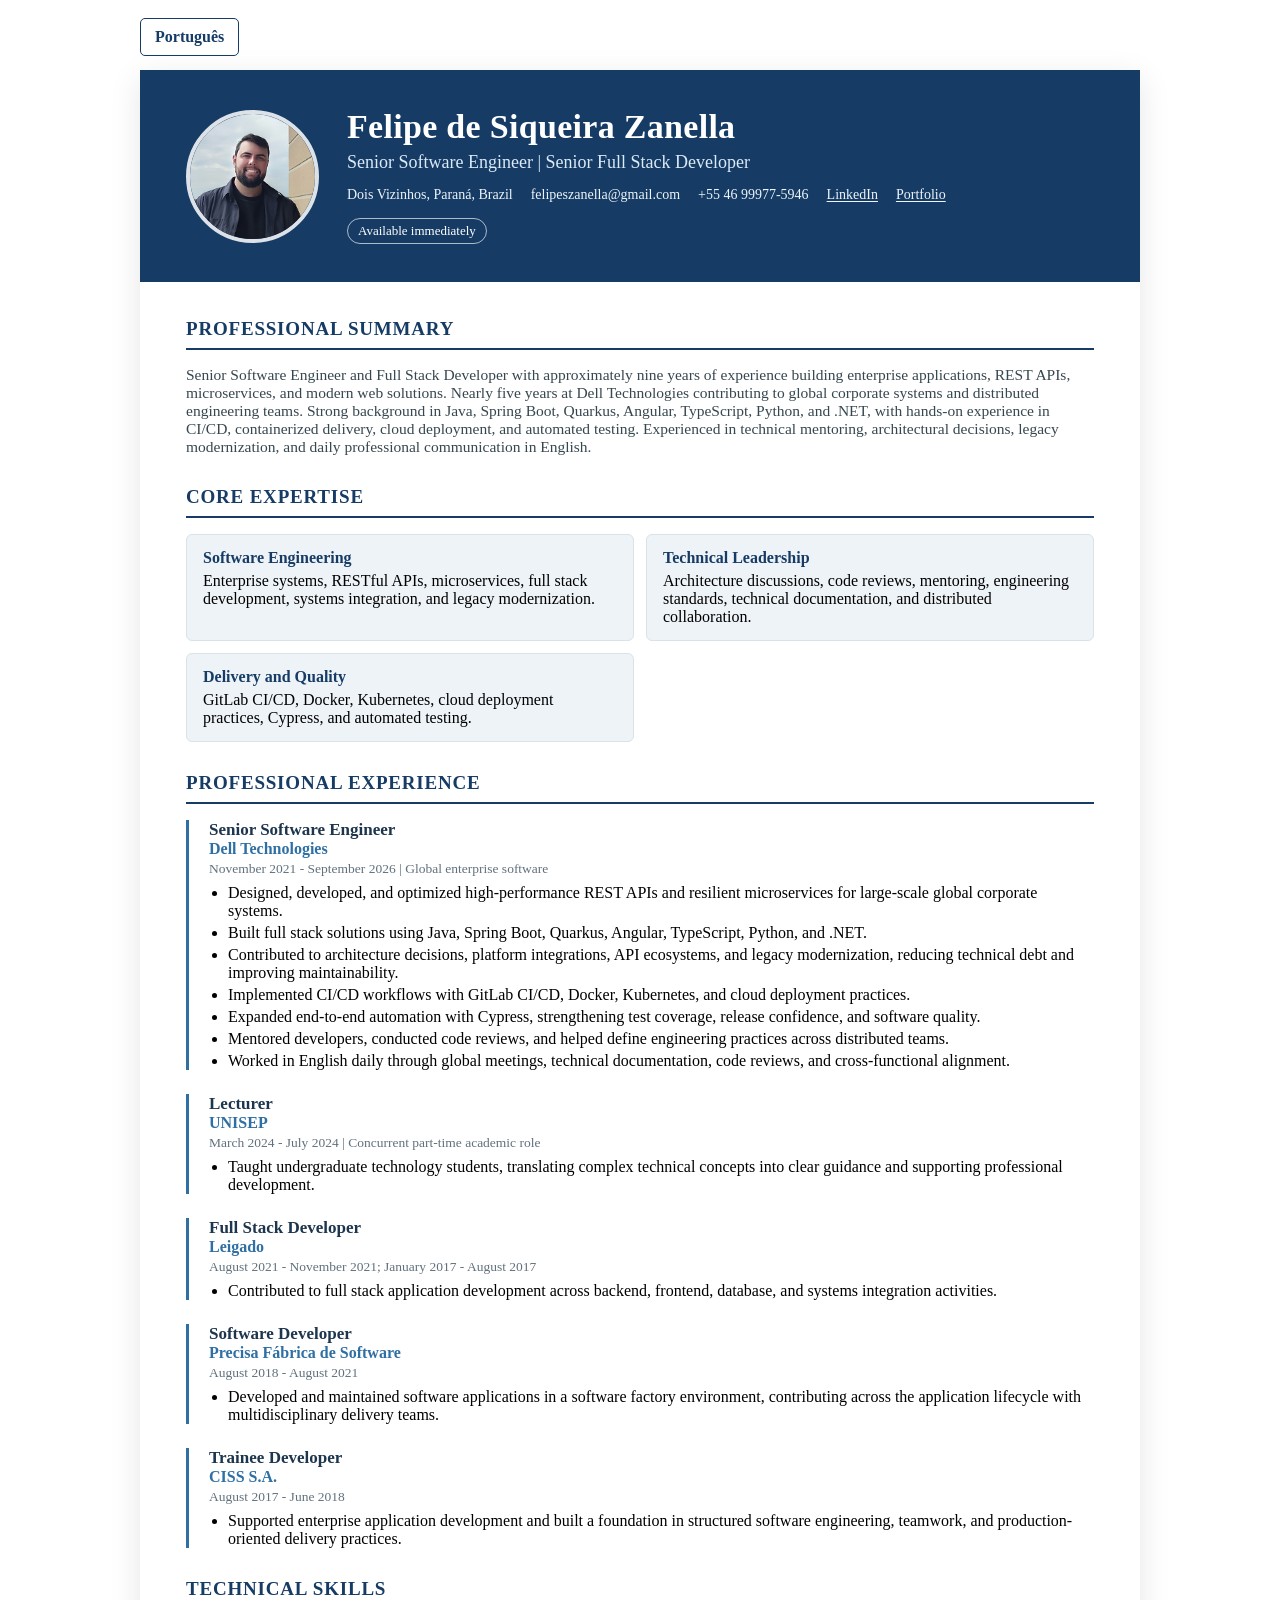
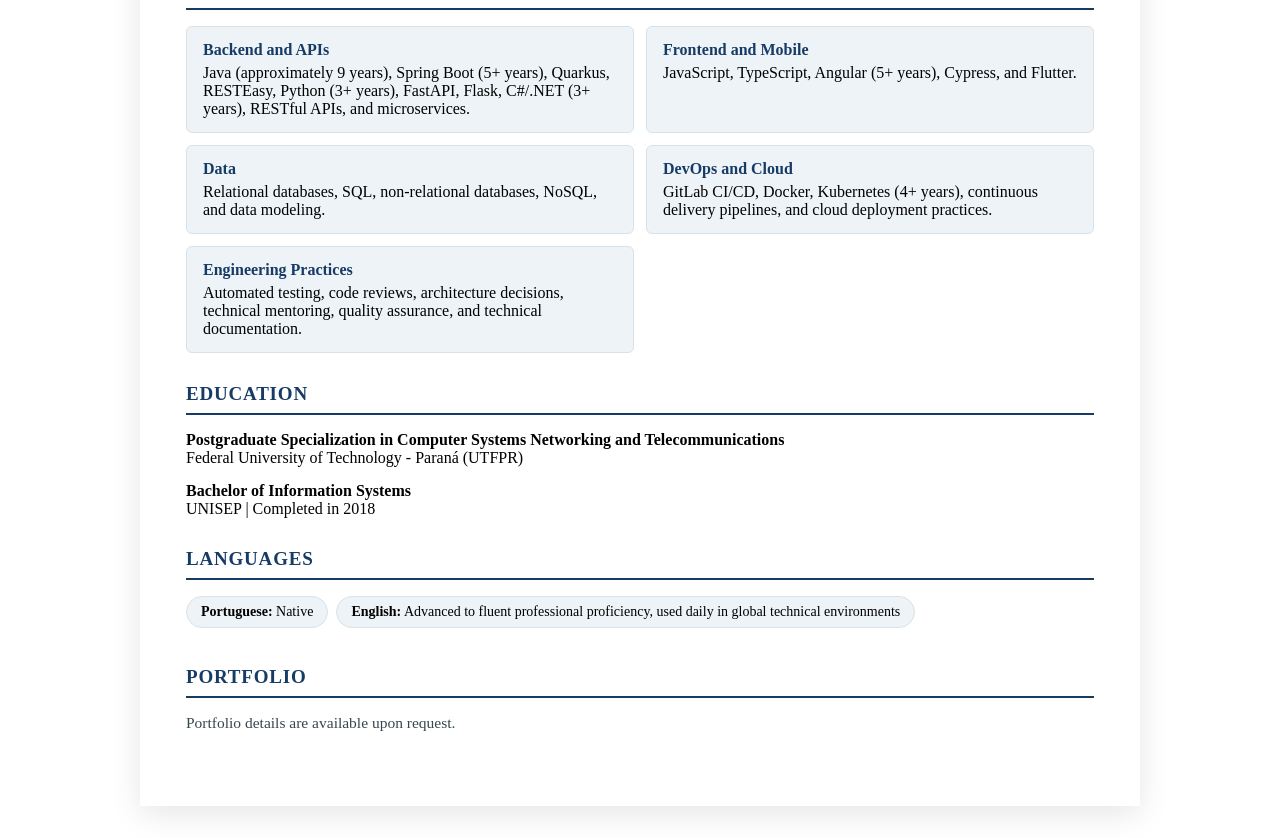
==== commit 242bf998: "refactor content into files" ====
--- a/index.html
+++ b/index.html
@@ -1,543 +1,20 @@
 <!DOCTYPE html>
-<html lang="pt-BR">
+<html lang="en">
 <head>
     <meta charset="UTF-8">
     <meta name="viewport" content="width=device-width, initial-scale=1.0">
-    <meta name="description"
-          content="Resume of Felipe de Siqueira Zanella, Senior Software Engineer and Senior Full Stack Developer.">
-    <title>Felipe de Siqueira Zanella | Senior Software Engineer</title>
+    <meta name="description" content="">
+    <title></title>
+    <script src="assets/js/main.js" defer></script>
 
-    <style>
-        .legacy {
-            display: none;
-        }
-
-        .language-switcher {
-            width: min(1000px, 94%);
-            margin: 18px auto -18px;
-            display: flex;
-            justify-content: flex-end;
-        }
-
-        .language-switcher button {
-            border: 1px solid #163b65;
-            border-radius: 5px;
-            background: white;
-            color: #163b65;
-            padding: 9px 14px;
-            font: inherit;
-            font-weight: 600;
-            cursor: pointer;
-        }
-
-        .language-switcher button:hover, .language-switcher button:focus-visible {
-            background: #eef3f7;
-        }
-
-        body.show-pt .legacy {
-            display: block;
-        }
-
-        body.show-pt .resume:not(.legacy) {
-            display: none;
-        }
-
-        .resume {
-            width: min(1000px, 94%);
-            margin: 32px auto;
-            background: #fff;
-            box-shadow: 0 8px 30px rgba(0, 0, 0, .10);
-        }
-
-        .resume header {
-            background: #163b65;
-            color: #fff;
-            padding: 38px 46px;
-            display: flex;
-            align-items: center;
-            gap: 28px;
-        }
-
-        .resume .photo {
-            width: 125px;
-            height: 125px;
-            flex: 0 0 125px;
-            border-radius: 50%;
-            border: 4px solid rgba(255, 255, 255, .85);
-            overflow: hidden;
-        }
-
-        .resume .photo img {
-            width: 100%;
-            height: 100%;
-            object-fit: cover;
-        }
-
-        .resume h1 {
-            margin: 0 0 6px;
-            font-size: 34px;
-            letter-spacing: .3px;
-        }
-
-        .resume .role {
-            font-size: 18px;
-            color: #dbeaf7;
-            margin-bottom: 14px;
-        }
-
-        .resume .contact {
-            display: flex;
-            flex-wrap: wrap;
-            gap: 7px 18px;
-            font-size: 14px;
-            color: #edf5fb;
-        }
-
-        .resume .contact a {
-            color: inherit;
-            text-underline-offset: 2px;
-        }
-
-        .resume .availability {
-            display: inline-block;
-            margin-top: 15px;
-            padding: 4px 10px;
-            border: 1px solid rgba(255, 255, 255, .65);
-            border-radius: 20px;
-            font-size: 13px;
-        }
-
-        .resume main {
-            padding: 36px 46px 44px;
-        }
-
-        .resume section {
-            margin-bottom: 30px;
-        }
-
-        .resume h2 {
-            margin: 0 0 16px;
-            padding-bottom: 8px;
-            border-bottom: 2px solid #163b65;
-            color: #163b65;
-            font-size: 19px;
-            text-transform: uppercase;
-            letter-spacing: .8px;
-        }
-
-        .resume .summary {
-            margin: 0;
-            font-size: 15.5px;
-            color: #37474f;
-        }
-
-        .resume .grid {
-            display: grid;
-            grid-template-columns: repeat(2, 1fr);
-            gap: 12px;
-        }
-
-        .resume .card {
-            background: #eef3f7;
-            border: 1px solid #d9e2e8;
-            padding: 14px 16px;
-            border-radius: 6px;
-        }
-
-        .resume .card strong {
-            display: block;
-            color: #163b65;
-            margin-bottom: 5px;
-        }
-
-        .resume .job {
-            margin-bottom: 24px;
-            padding-left: 20px;
-            border-left: 3px solid #2f6fa3;
-            break-inside: avoid;
-        }
-
-        .resume .job:last-child {
-            margin-bottom: 0;
-        }
-
-        .resume .job h3 {
-            margin: 0;
-            color: #1d354d;
-            font-size: 17px;
-        }
-
-        .resume .company {
-            font-weight: 600;
-            color: #2f6fa3;
-        }
-
-        .resume .period {
-            color: #60717d;
-            font-size: 13.5px;
-            margin: 3px 0 7px;
-        }
-
-        .resume ul {
-            margin: 7px 0 0;
-            padding-left: 19px;
-        }
-
-        .resume li {
-            margin-bottom: 4px;
-        }
-
-        .resume .education {
-            margin-bottom: 15px;
-        }
-
-        .resume .language {
-            display: inline-block;
-            background: #eef3f7;
-            border: 1px solid #d9e2e8;
-            border-radius: 20px;
-            padding: 7px 14px;
-            margin: 0 8px 8px 0;
-            font-size: 14px;
-        }
-
-        @media print {
-            .resume {
-                width: 100%;
-                margin: 0;
-                box-shadow: none;
-            }
-
-            .resume header {
-                padding: 28px 38px;
-            }
-
-            .resume main {
-                padding: 28px 38px;
-            }
-        }
-
-        @media (max-width: 650px) {
-            .resume header, .resume main {
-                padding: 28px 24px;
-            }
-
-            .resume header {
-                flex-direction: column;
-                text-align: center;
-            }
-
-            .resume .photo {
-                width: 110px;
-                height: 110px;
-                flex-basis: 110px;
-            }
-
-            .resume h1 {
-                font-size: 28px;
-            }
-
-            .resume .contact {
-                justify-content: center;
-            }
-
-            .resume .grid {
-                grid-template-columns: 1fr;
-            }
-        }
-    </style>
+    <link rel="stylesheet" href="assets/css/styles.css">
 </head>
 
 <body>
 <div class="language-switcher">
-    <button id="language-toggle" type="button" aria-label="Switch language">Português</button>
+    <button id="language-toggle" type="button" aria-label=""></button>
 </div>
-<div class="resume legacy">
-    <header>
-        <div class="photo"><img src="perfil.jpg" alt="Foto de Felipe de Siqueira Zanella"></div>
-        <div>
-            <h1>Felipe de Siqueira Zanella</h1>
-            <div class="role">Engenheiro de Software Sênior | Desenvolvedor Full Stack Sênior</div>
-            <div class="contact">
-                <span>Dois Vizinhos, Paraná, Brasil</span>
-                <span>felipeszanella@gmail.com</span>
-                <span>+55 46 99977-5946</span>
-                <a href="https://www.linkedin.com/in/felipe-siqueira-zanella-3720b93b4/" target="_blank" rel="noopener">LinkedIn</a>
-                <a href="#portfolio-pt">Portfólio</a>
-            </div>
-            <span class="availability">Disponibilidade imediata</span>
-        </div>
-    </header>
-    <main>
-        <section><h2>Resumo Profissional</h2>
-            <p class="summary">Engenheiro de Software Sênior e Desenvolvedor Full Stack com aproximadamente nove anos de
-                experiência na criação de aplicações corporativas, APIs REST, microsserviços e soluções web modernas.
-                Quase cinco anos na Dell Technologies, contribuindo para sistemas corporativos globais e equipes de
-                engenharia distribuídas. Experiência sólida com Java, Spring Boot, Quarkus, Angular, TypeScript, Python
-                e .NET, além de CI/CD, entregas em contêineres, implantação em nuvem e testes automatizados. Experiência
-                em mentoria técnica, decisões arquiteturais, modernização de sistemas legados e comunicação profissional
-                diária em inglês.</p></section>
-        <section><h2>Principais Competências</h2>
-            <div class="grid">
-                <div class="card"><strong>Engenharia de Software</strong>Sistemas corporativos, APIs REST,
-                    microsserviços, desenvolvimento full stack, integração de sistemas e modernização de sistemas
-                    legados.
-                </div>
-                <div class="card"><strong>Liderança Técnica</strong>Discussões de arquitetura, revisões de código,
-                    mentoria, padrões de engenharia, documentação técnica e colaboração distribuída.
-                </div>
-                <div class="card"><strong>Entrega e Qualidade</strong>GitLab CI/CD, Docker, Kubernetes, práticas de
-                    implantação em nuvem, Cypress e testes automatizados.
-                </div>
-            </div>
-        </section>
-        <section><h2>Experiência Profissional</h2>
-            <article class="job"><h3>Engenheiro de Software Sênior</h3>
-                <div class="company">Dell Technologies</div>
-                <div class="period">Novembro de 2021 - Setembro de 2026 | Software corporativo global</div>
-                <ul>
-                    <li>Projetei, desenvolvi e otimizei APIs REST de alto desempenho e microsserviços resilientes para
-                        sistemas corporativos globais de grande escala.
-                    </li>
-                    <li>Desenvolvi soluções full stack com Java, Spring Boot, Quarkus, Angular, TypeScript, Python e
-                        .NET.
-                    </li>
-                    <li>Contribuí para decisões de arquitetura, integrações de plataformas, ecossistemas de APIs e
-                        modernização de sistemas legados, reduzindo a dívida técnica e melhorando a manutenibilidade.
-                    </li>
-                    <li>Implementei fluxos de CI/CD com GitLab CI/CD, Docker, Kubernetes e práticas de implantação em
-                        nuvem.
-                    </li>
-                    <li>Ampliei a automação de ponta a ponta com Cypress, fortalecendo a cobertura de testes, a
-                        confiança nas versões e a qualidade do software.
-                    </li>
-                    <li>Orientei desenvolvedores, conduzi revisões de código e ajudei a definir práticas de engenharia
-                        em equipes distribuídas.
-                    </li>
-                    <li>Usei inglês diariamente em reuniões globais, documentação técnica, revisões de código e
-                        alinhamentos multidisciplinares.
-                    </li>
-                </ul>
-            </article>
-            <article class="job"><h3>Professor</h3>
-                <div class="company">UNISEP</div>
-                <div class="period">Março de 2024 - Julho de 2024 | Atuação acadêmica paralela em meio período</div>
-                <ul>
-                    <li>Lecionei para estudantes de graduação em tecnologia, traduzindo conceitos técnicos complexos em
-                        orientações claras e apoiando seu desenvolvimento profissional.
-                    </li>
-                </ul>
-            </article>
-            <article class="job"><h3>Desenvolvedor Full Stack</h3>
-                <div class="company">Leigado</div>
-                <div class="period">Agosto de 2021 - Novembro de 2021; Janeiro de 2017 - Agosto de 2017</div>
-                <ul>
-                    <li>Contribuí para o desenvolvimento de aplicações full stack, atuando em backend, frontend, bancos
-                        de dados e integração de sistemas.
-                    </li>
-                </ul>
-            </article>
-            <article class="job"><h3>Desenvolvedor de Software</h3>
-                <div class="company">Precisa Fábrica de Software</div>
-                <div class="period">Agosto de 2018 - Agosto de 2021</div>
-                <ul>
-                    <li>Desenvolvi e mantive aplicações em uma fábrica de software, contribuindo ao longo do ciclo de
-                        vida dos sistemas com equipes multidisciplinares.
-                    </li>
-                </ul>
-            </article>
-            <article class="job"><h3>Desenvolvedor Trainee</h3>
-                <div class="company">CISS S.A.</div>
-                <div class="period">Agosto de 2017 - Junho de 2018</div>
-                <ul>
-                    <li>Atuei no desenvolvimento de aplicações corporativas e construí uma base em engenharia de
-                        software estruturada, trabalho em equipe e práticas de entrega para produção.
-                    </li>
-                </ul>
-            </article>
-        </section>
-        <section><h2>Competências Técnicas</h2>
-            <div class="grid">
-                <div class="card"><strong>Backend e APIs</strong>Java (aproximadamente 9 anos), Spring Boot (mais de 5
-                    anos), Quarkus, RESTEasy, Python (3 anos), FastAPI, Flask, C#/.NET (3 anos), APIs REST e
-                    microsserviços.
-                </div>
-                <div class="card"><strong>Frontend e Mobile</strong>JavaScript, TypeScript, Angular (mais de 5 anos),
-                    Cypress e Flutter.
-                </div>
-                <div class="card"><strong>Dados</strong>Bancos de dados relacionais, SQL, bancos não relacionais, NoSQL
-                    e modelagem de dados.
-                </div>
-                <div class="card"><strong>DevOps e Nuvem</strong>GitLab CI/CD, Docker, Kubernetes (mais de 4 anos),
-                    pipelines de entrega contínua e práticas de implantação em nuvem.
-                </div>
-                <div class="card"><strong>Práticas de Engenharia</strong>Testes automatizados, revisões de código,
-                    decisões de arquitetura, mentoria técnica, garantia de qualidade e documentação técnica.
-                </div>
-            </div>
-        </section>
-        <section><h2>Formação Acadêmica</h2>
-            <div class="education"><strong>Especialização em Redes de Computadores e Telecomunicações</strong><br>Universidade
-                Tecnológica Federal do Paraná (UTFPR)
-            </div>
-            <div class="education"><strong>Bacharelado em Sistemas de Informação</strong><br>UNISEP | Concluído em 2018
-            </div>
-        </section>
-        <section><h2>Idiomas</h2><span class="language"><strong>Português:</strong> Nativo</span><span class="language"><strong>Inglês:</strong> Avançado a fluente em contexto profissional, usado diariamente em ambientes técnicos globais</span>
-        </section>
-        <section id="portfolio-pt"><h2>Portfólio</h2>
-            <p class="summary">Detalhes do portfólio disponíveis mediante solicitação.</p></section>
-    </main>
-</div>
-<div class="resume">
-    <header>
-        <div class="photo"><img src="perfil.jpg" alt="Portrait of Felipe de Siqueira Zanella"></div>
-        <div>
-            <h1>Felipe de Siqueira Zanella</h1>
-            <div class="role">Senior Software Engineer | Senior Full Stack Developer</div>
-            <div class="contact"><span>Dois Vizinhos, Paraná, Brazil</span><span>felipeszanella@gmail.com</span><span>+55 46 99977-5946</span><a
-                    href="https://www.linkedin.com/in/felipe-siqueira-zanella-3720b93b4/" target="_blank"
-                    rel="noopener">LinkedIn</a><a href="#portfolio">Portfolio</a></div>
-            <span class="availability">Available immediately</span>
-        </div>
-    </header>
-    <main>
-        <section><h2>Professional Summary</h2>
-            <p class="summary">Senior Software Engineer and Full Stack Developer with approximately nine years of
-                experience building enterprise applications, REST APIs, microservices, and modern web solutions. Nearly
-                five years at Dell Technologies contributing to global corporate systems and distributed engineering
-                teams. Strong background in Java, Spring Boot, Quarkus, Angular, TypeScript, Python, and .NET, with
-                hands-on experience in CI/CD, containerized delivery, cloud deployment, and automated testing.
-                Experienced in technical mentoring, architectural decisions, legacy modernization, and daily
-                professional communication in English.</p></section>
-        <section><h2>Core Expertise</h2>
-            <div class="grid">
-                <div class="card"><strong>Software Engineering</strong>Enterprise systems, RESTful APIs, microservices,
-                    full stack development, systems integration, and legacy modernization.
-                </div>
-                <div class="card"><strong>Technical Leadership</strong>Architecture discussions, code reviews,
-                    mentoring, engineering standards, technical documentation, and distributed collaboration.
-                </div>
-                <div class="card"><strong>Delivery and Quality</strong>GitLab CI/CD, Docker, Kubernetes, cloud
-                    deployment practices, Cypress, and automated testing.
-                </div>
-            </div>
-        </section>
-        <section><h2>Professional Experience</h2>
-            <article class="job"><h3>Senior Software Engineer</h3>
-                <div class="company">Dell Technologies</div>
-                <div class="period">November 2021 - September 2026 | Global enterprise software</div>
-                <ul>
-                    <li>Designed, developed, and optimized high-performance REST APIs and resilient microservices for
-                        large-scale global corporate systems.
-                    </li>
-                    <li>Built full stack solutions using Java, Spring Boot, Quarkus, Angular, TypeScript, Python, and
-                        .NET.
-                    </li>
-                    <li>Contributed to architecture decisions, platform integrations, API ecosystems, and legacy
-                        modernization, reducing technical debt and improving maintainability.
-                    </li>
-                    <li>Implemented CI/CD workflows with GitLab CI/CD, Docker, Kubernetes, and cloud deployment
-                        practices.
-                    </li>
-                    <li>Expanded end-to-end automation with Cypress, strengthening test coverage, release confidence,
-                        and software quality.
-                    </li>
-                    <li>Mentored developers, conducted code reviews, and helped define engineering practices across
-                        distributed teams.
-                    </li>
-                    <li>Worked in English daily through global meetings, technical documentation, code reviews, and
-                        cross-functional alignment.
-                    </li>
-                </ul>
-            </article>
-            <article class="job"><h3>Lecturer</h3>
-                <div class="company">UNISEP</div>
-                <div class="period">March 2024 - July 2024 | Concurrent part-time academic role</div>
-                <ul>
-                    <li>Taught undergraduate technology students, translating complex technical concepts into clear
-                        guidance and supporting professional development.
-                    </li>
-                </ul>
-            </article>
-            <article class="job"><h3>Full Stack Developer</h3>
-                <div class="company">Leigado</div>
-                <div class="period">August 2021 - November 2021; January 2017 - August 2017</div>
-                <ul>
-                    <li>Contributed to full stack application development across backend, frontend, database, and
-                        systems integration activities.
-                    </li>
-                </ul>
-            </article>
-            <article class="job"><h3>Software Developer</h3>
-                <div class="company">Precisa Fábrica de Software</div>
-                <div class="period">August 2018 - August 2021</div>
-                <ul>
-                    <li>Developed and maintained software applications in a software factory environment, contributing
-                        across the application lifecycle with multidisciplinary delivery teams.
-                    </li>
-                </ul>
-            </article>
-            <article class="job"><h3>Trainee Developer</h3>
-                <div class="company">CISS S.A.</div>
-                <div class="period">August 2017 - June 2018</div>
-                <ul>
-                    <li>Supported enterprise application development and built a foundation in structured software
-                        engineering, teamwork, and production-oriented delivery practices.
-                    </li>
-                </ul>
-            </article>
-        </section>
-        <section><h2>Technical Skills</h2>
-            <div class="grid">
-                <div class="card"><strong>Backend and APIs</strong>Java (approximately 9 years), Spring Boot (5+ years),
-                    Quarkus, RESTEasy, Python (3+ years), FastAPI, Flask, C#/.NET (3+ years), RESTful APIs, and
-                    microservices.
-                </div>
-                <div class="card"><strong>Frontend and Mobile</strong>JavaScript, TypeScript, Angular (5+ years),
-                    Cypress, and Flutter.
-                </div>
-                <div class="card"><strong>Data</strong>Relational databases, SQL, non-relational databases, NoSQL, and
-                    data modeling.
-                </div>
-                <div class="card"><strong>DevOps and Cloud</strong>GitLab CI/CD, Docker, Kubernetes (4+ years),
-                    continuous delivery pipelines, and cloud deployment practices.
-                </div>
-                <div class="card"><strong>Engineering Practices</strong>Automated testing, code reviews, architecture
-                    decisions, technical mentoring, quality assurance, and technical documentation.
-                </div>
-            </div>
-        </section>
-        <section><h2>Education</h2>
-            <div class="education"><strong>Postgraduate Specialization in Computer Systems Networking and
-                Telecommunications</strong><br>Federal University of Technology - Paraná (UTFPR)
-            </div>
-            <div class="education"><strong>Bachelor of Information Systems</strong><br>UNISEP | Completed in 2018</div>
-        </section>
-        <section><h2>Languages</h2><span class="language"><strong>Portuguese:</strong> Native</span><span
-                class="language"><strong>English:</strong> Advanced to fluent professional proficiency, used daily in global technical environments</span>
-        </section>
-        <section id="portfolio"><h2>Portfolio</h2>
-            <p class="summary">Portfolio details are available upon request.</p></section>
-    </main>
-</div>
-<script>
-    const languageToggle = document.getElementById('language-toggle');
-    const savedLanguage = localStorage.getItem('resume-language');
+<div class="resume" id="resume-content"></div>
 
-    function setLanguage(language) {
-        const isPortuguese = language === 'pt';
-        document.body.classList.toggle('show-pt', isPortuguese);
-        document.documentElement.lang = isPortuguese ? 'pt-BR' : 'en';
-        languageToggle.textContent = isPortuguese ? 'English' : 'Português';
-        languageToggle.setAttribute('aria-label', isPortuguese ? 'Mudar idioma para inglês' : 'Switch language to Portuguese');
-        localStorage.setItem('resume-language', language);
-    }
-
-    languageToggle.addEventListener('click', () => {
-        setLanguage(document.body.classList.contains('show-pt') ? 'en' : 'pt');
-    });
-    setLanguage(savedLanguage === 'pt' ? 'pt' : 'en');
-</script>
 </body>
 </html>
--- a/assets/css/styles.css
+++ b/assets/css/styles.css
@@ -0,0 +1,224 @@
+.language-switcher {
+    width: min(1000px, 94%);
+    margin: 18px auto -18px;
+    display: flex;
+}
+
+.language-switcher button {
+    border: 1px solid #163b65;
+    border-radius: 5px;
+    background: white;
+    color: #163b65;
+    padding: 9px 14px;
+    font: inherit;
+    font-weight: 600;
+    cursor: pointer;
+}
+
+.language-switcher button:hover, .language-switcher button:focus-visible {
+    background: #eef3f7;
+}
+
+.resume {
+    width: min(1000px, 94%);
+    margin: 32px auto;
+    background: #fff;
+    box-shadow: 0 8px 30px rgba(0, 0, 0, .10);
+}
+
+.resume header {
+    background: #163b65;
+    color: #fff;
+    padding: 38px 46px;
+    display: flex;
+    align-items: center;
+    gap: 28px;
+}
+
+.resume .photo {
+    width: 125px;
+    height: 125px;
+    flex: 0 0 125px;
+    border-radius: 50%;
+    border: 4px solid rgba(255, 255, 255, .85);
+    overflow: hidden;
+}
+
+.resume .photo img {
+    width: 100%;
+    height: 100%;
+    object-fit: cover;
+}
+
+.resume h1 {
+    margin: 0 0 6px;
+    font-size: 34px;
+    letter-spacing: .3px;
+}
+
+.resume .role {
+    font-size: 18px;
+    color: #dbeaf7;
+    margin-bottom: 14px;
+}
+
+.resume .contact {
+    display: flex;
+    flex-wrap: wrap;
+    gap: 7px 18px;
+    font-size: 14px;
+    color: #edf5fb;
+}
+
+.resume .contact a {
+    color: inherit;
+    text-underline-offset: 2px;
+}
+
+.resume .availability {
+    display: inline-block;
+    margin-top: 15px;
+    padding: 4px 10px;
+    border: 1px solid rgba(255, 255, 255, .65);
+    border-radius: 20px;
+    font-size: 13px;
+}
+
+.resume main {
+    padding: 36px 46px 44px;
+}
+
+.resume section {
+    margin-bottom: 30px;
+}
+
+.resume h2 {
+    margin: 0 0 16px;
+    padding-bottom: 8px;
+    border-bottom: 2px solid #163b65;
+    color: #163b65;
+    font-size: 19px;
+    text-transform: uppercase;
+    letter-spacing: .8px;
+}
+
+.resume .summary {
+    margin: 0;
+    font-size: 15.5px;
+    color: #37474f;
+}
+
+.resume .grid {
+    display: grid;
+    grid-template-columns: repeat(2, 1fr);
+    gap: 12px;
+}
+
+.resume .card {
+    background: #eef3f7;
+    border: 1px solid #d9e2e8;
+    padding: 14px 16px;
+    border-radius: 6px;
+}
+
+.resume .card strong {
+    display: block;
+    color: #163b65;
+    margin-bottom: 5px;
+}
+
+.resume .job {
+    margin-bottom: 24px;
+    padding-left: 20px;
+    border-left: 3px solid #2f6fa3;
+    break-inside: avoid;
+}
+
+.resume .job:last-child {
+    margin-bottom: 0;
+}
+
+.resume .job h3 {
+    margin: 0;
+    color: #1d354d;
+    font-size: 17px;
+}
+
+.resume .company {
+    font-weight: 600;
+    color: #2f6fa3;
+}
+
+.resume .period {
+    color: #60717d;
+    font-size: 13.5px;
+    margin: 3px 0 7px;
+}
+
+.resume ul {
+    margin: 7px 0 0;
+    padding-left: 19px;
+}
+
+.resume li {
+    margin-bottom: 4px;
+}
+
+.resume .education {
+    margin-bottom: 15px;
+}
+
+.resume .language {
+    display: inline-block;
+    background: #eef3f7;
+    border: 1px solid #d9e2e8;
+    border-radius: 20px;
+    padding: 7px 14px;
+    margin: 0 8px 8px 0;
+    font-size: 14px;
+}
+
+@media print {
+    .resume {
+        width: 100%;
+        margin: 0;
+        box-shadow: none;
+    }
+
+    .resume header {
+        padding: 28px 38px;
+    }
+
+    .resume main {
+        padding: 28px 38px;
+    }
+}
+
+@media (max-width: 650px) {
+    .resume header, .resume main {
+        padding: 28px 24px;
+    }
+
+    .resume header {
+        flex-direction: column;
+        text-align: center;
+    }
+
+    .resume .photo {
+        width: 110px;
+        height: 110px;
+        flex-basis: 110px;
+    }
+
+    .resume h1 {
+        font-size: 28px;
+    }
+
+    .resume .contact {
+        justify-content: center;
+    }
+
+    .resume .grid {
+        grid-template-columns: 1fr;
+    }
+}
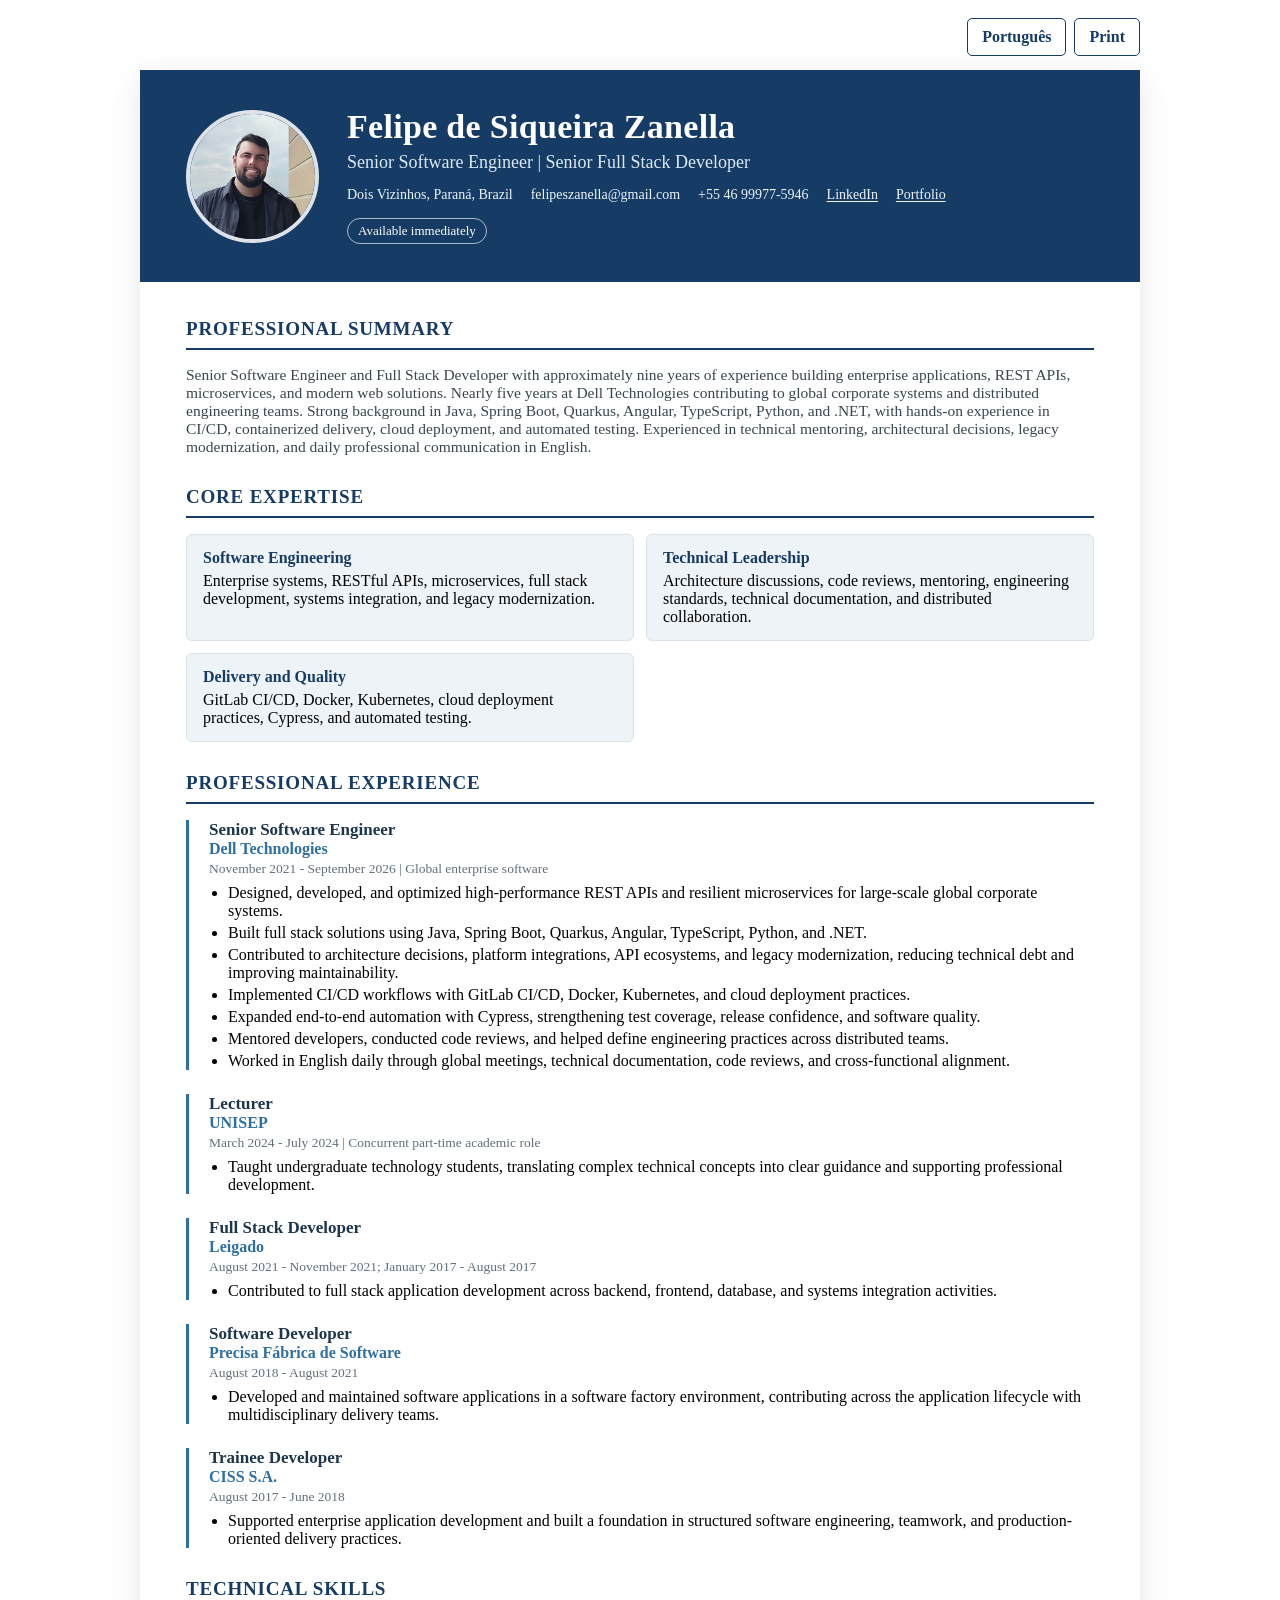
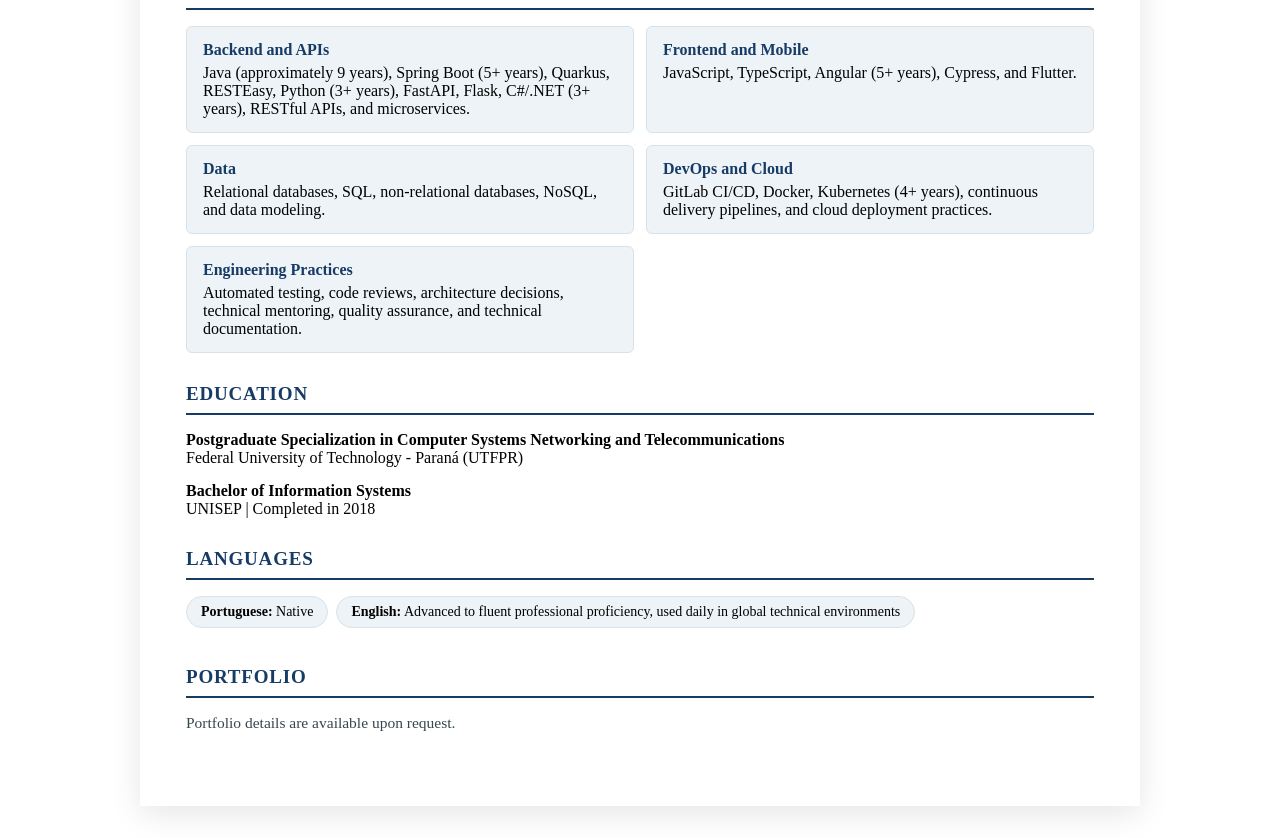
==== commit f9601714: "print portuguese and english" ====
--- a/index.html
+++ b/index.html
@@ -13,6 +13,7 @@
 <body>
 <div class="language-switcher">
     <button id="language-toggle" type="button" aria-label=""></button>
+    <button id="print-button" type="button" aria-label=""></button>
 </div>
 <div class="resume" id="resume-content"></div>
 
--- a/assets/css/styles.css
+++ b/assets/css/styles.css
@@ -2,6 +2,8 @@
     width: min(1000px, 94%);
     margin: 18px auto -18px;
     display: flex;
+    justify-content: flex-end;
+    gap: 8px;
 }
 
 .language-switcher button {
@@ -178,22 +180,6 @@
     font-size: 14px;
 }
 
-@media print {
-    .resume {
-        width: 100%;
-        margin: 0;
-        box-shadow: none;
-    }
-
-    .resume header {
-        padding: 28px 38px;
-    }
-
-    .resume main {
-        padding: 28px 38px;
-    }
-}
-
 @media (max-width: 650px) {
     .resume header, .resume main {
         padding: 28px 24px;
@@ -222,3 +208,151 @@
         grid-template-columns: 1fr;
     }
 }
+
+@page {
+    size: A4;
+    margin: 12mm;
+}
+
+@media print {
+    .language-switcher {
+        display: none !important;
+    }
+
+    html,
+    body {
+        width: 100%;
+        margin: 0;
+        padding: 0;
+        background: #fff;
+        color: #263238;
+        font-size: 10pt;
+        line-height: 1.4;
+        -webkit-print-color-adjust: exact;
+        print-color-adjust: exact;
+    }
+
+    .resume {
+        width: auto;
+        margin: 0;
+        box-shadow: none;
+        border: 0;
+    }
+
+    .resume header {
+        padding: 7mm 8mm;
+        gap: 7mm;
+        background: #163b65;
+        color: #fff;
+        border-bottom: 3px solid #2f6fa3;
+    }
+
+    .resume .photo {
+        width: 27mm;
+        height: 27mm;
+        flex-basis: 27mm;
+    }
+
+    .resume h1 {
+        font-size: 22pt;
+    }
+
+    .resume .role {
+        font-size: 12pt;
+    }
+
+    .resume .contact {
+        font-size: 9pt;
+    }
+
+    .resume .availability {
+        border-color: rgba(255, 255, 255, .65);
+        color: #fff;
+        margin-top: 3mm;
+    }
+
+    .resume main {
+        padding: 7mm 5mm 0;
+    }
+
+    .resume section {
+        margin-bottom: 6mm;
+        break-inside: auto;
+        page-break-inside: auto;
+        orphans: 3;
+        widows: 3;
+    }
+
+    .resume h2 {
+        margin-bottom: 3mm;
+        padding-bottom: 1.5mm;
+        border-bottom: 1.5px solid #163b65;
+        font-size: 11pt;
+        break-after: avoid-page;
+        page-break-after: avoid;
+    }
+
+    .resume .job {
+        margin-bottom: 4mm;
+        border-left: 3px solid #2f6fa3;
+        padding-left: 4mm;
+        break-inside: avoid-page;
+        page-break-inside: avoid;
+    }
+
+    .resume .job h3 {
+        font-size: 10.5pt;
+        break-after: avoid-page;
+        page-break-after: avoid;
+    }
+
+    .resume .job .company,
+    .resume .job .period {
+        break-after: avoid-page;
+        page-break-after: avoid;
+    }
+
+    .resume .period {
+        margin-bottom: 1mm;
+    }
+
+    .resume .summary {
+        font-size: 10pt;
+    }
+
+    .resume .grid {
+        grid-template-columns: repeat(2, minmax(0, 1fr));
+        gap: 3mm;
+    }
+
+    .resume .card {
+        border: 1px solid #c5d0d8;
+        background: #eef3f7;
+        padding: 3mm;
+    }
+
+    .resume .language {
+        border: 1px solid #b8c4ce;
+        background: #eef3f7;
+    }
+
+    .resume li,
+    .resume .card,
+    .resume .education {
+        break-inside: avoid;
+        page-break-inside: avoid;
+    }
+
+    .resume p,
+    .resume li {
+        orphans: 3;
+        widows: 3;
+    }
+
+    .resume header,
+    .resume .card,
+    .resume .language {
+        -webkit-print-color-adjust: exact;
+        print-color-adjust: exact;
+    }
+}
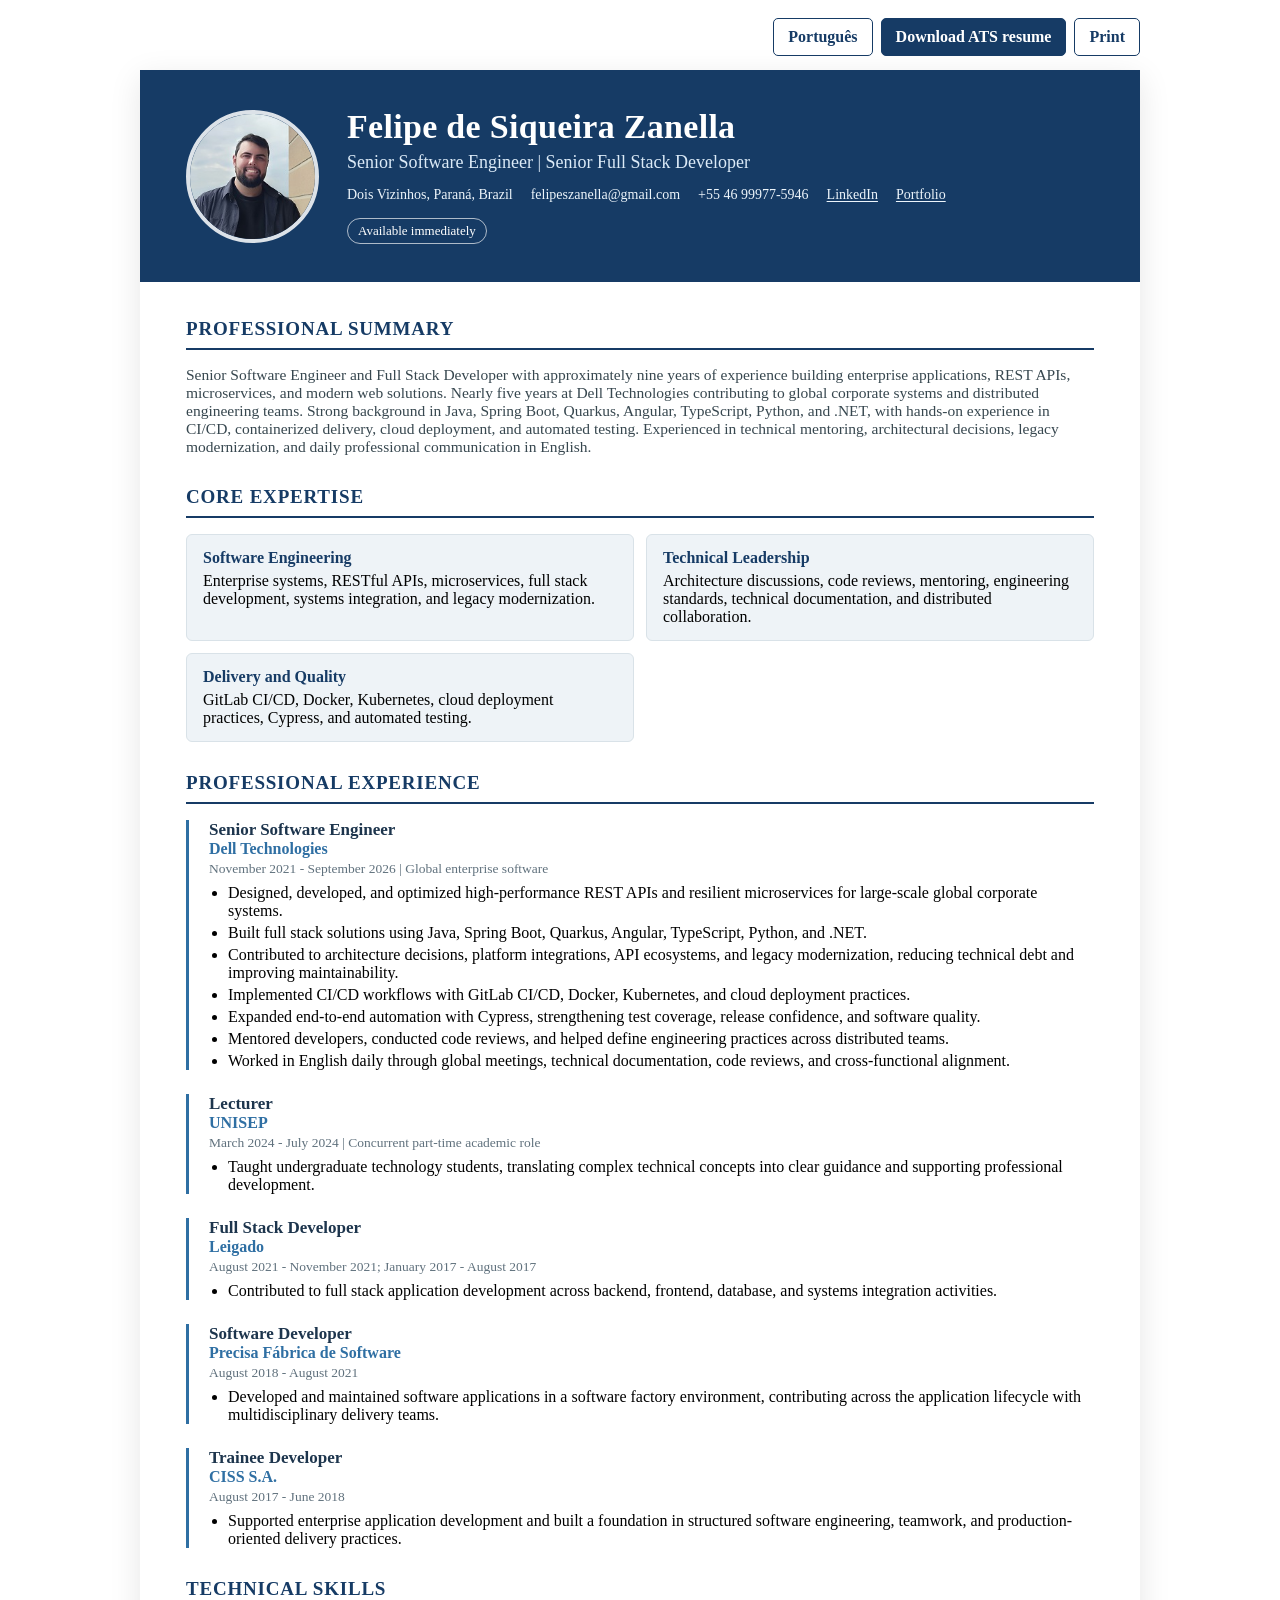
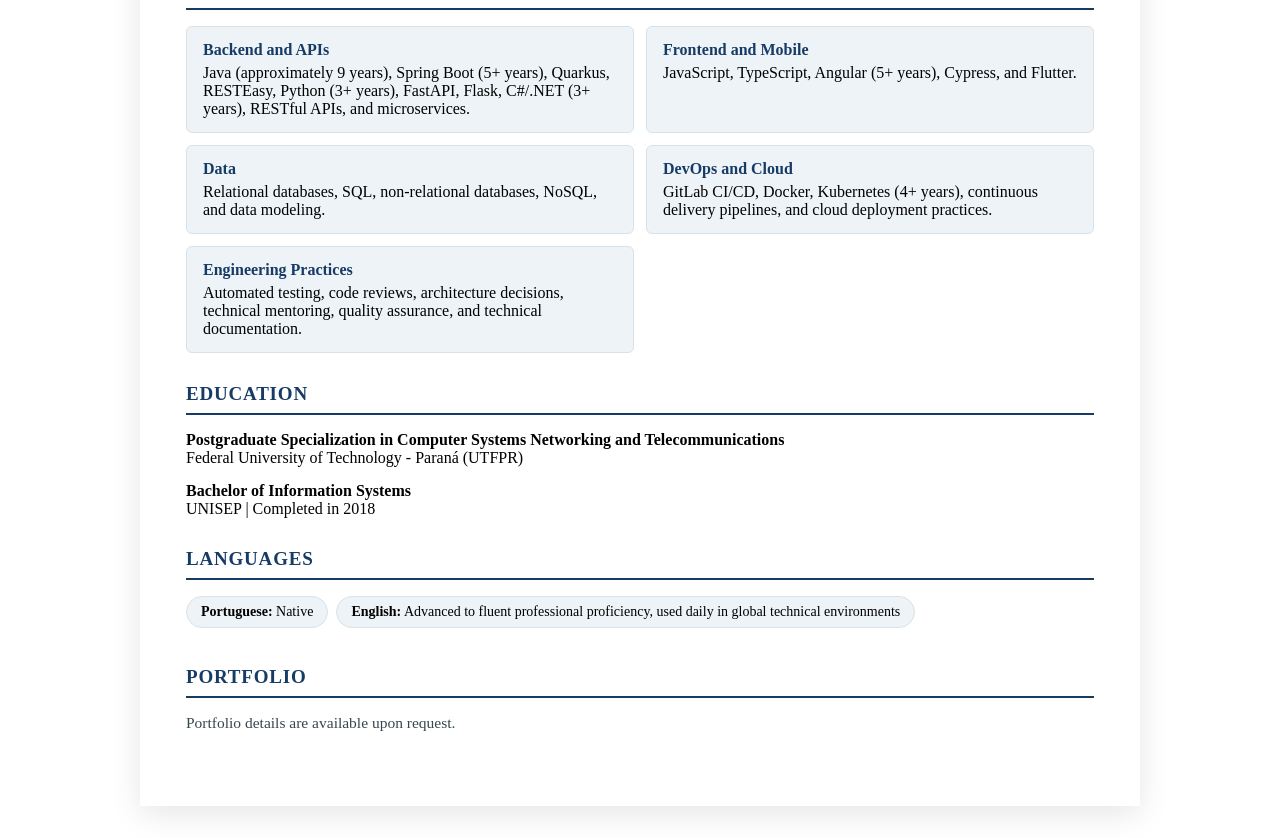
==== commit f4732f77: "download ats resume" ====
--- a/index.html
+++ b/index.html
@@ -13,6 +13,7 @@
 <body>
 <div class="language-switcher">
     <button id="language-toggle" type="button" aria-label=""></button>
+    <button id="download-button" type="button" aria-label=""></button>
     <button id="print-button" type="button" aria-label=""></button>
 </div>
 <div class="resume" id="resume-content"></div>
--- a/assets/css/styles.css
+++ b/assets/css/styles.css
@@ -19,6 +19,16 @@
 
 .language-switcher button:hover, .language-switcher button:focus-visible {
     background: #eef3f7;
+}
+
+.language-switcher #download-button {
+    background: #163b65;
+    color: #fff;
+}
+
+.language-switcher #download-button:hover,
+.language-switcher #download-button:focus-visible {
+    background: #245987;
 }
 
 .resume {
